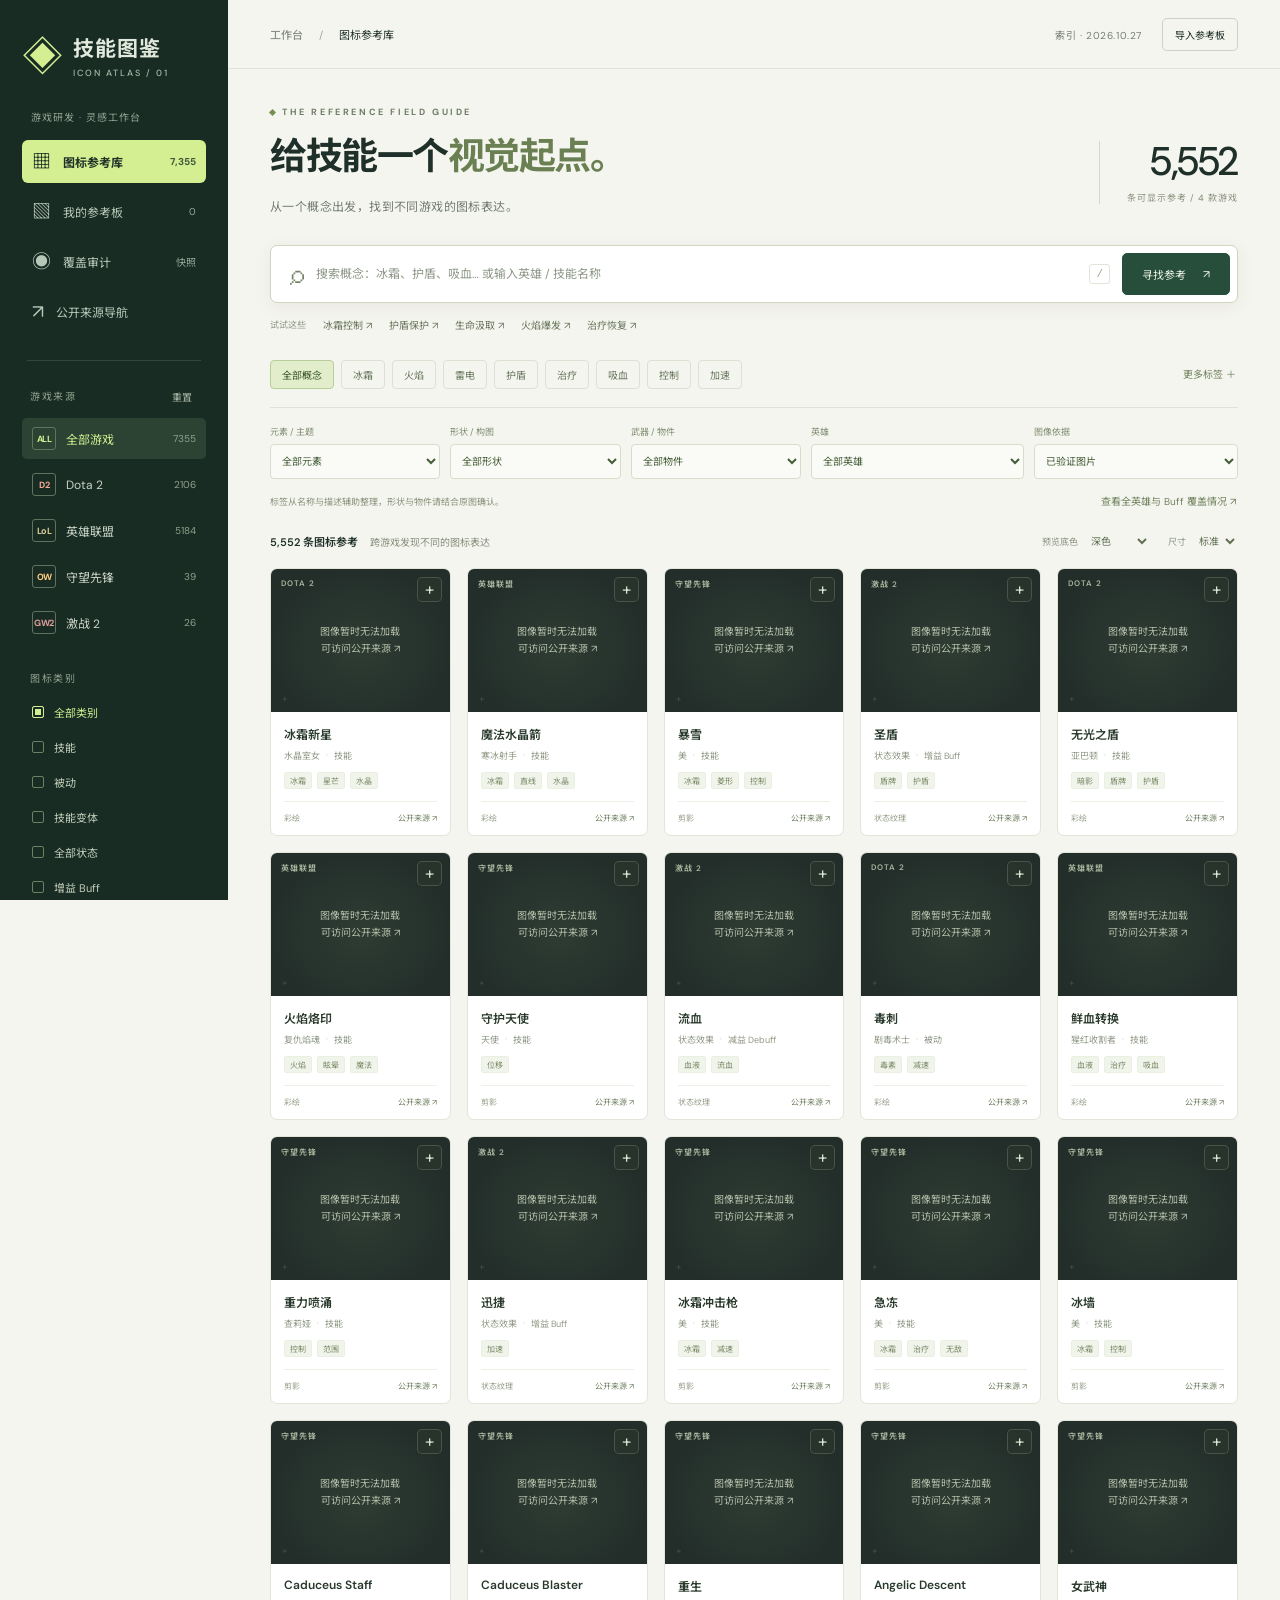
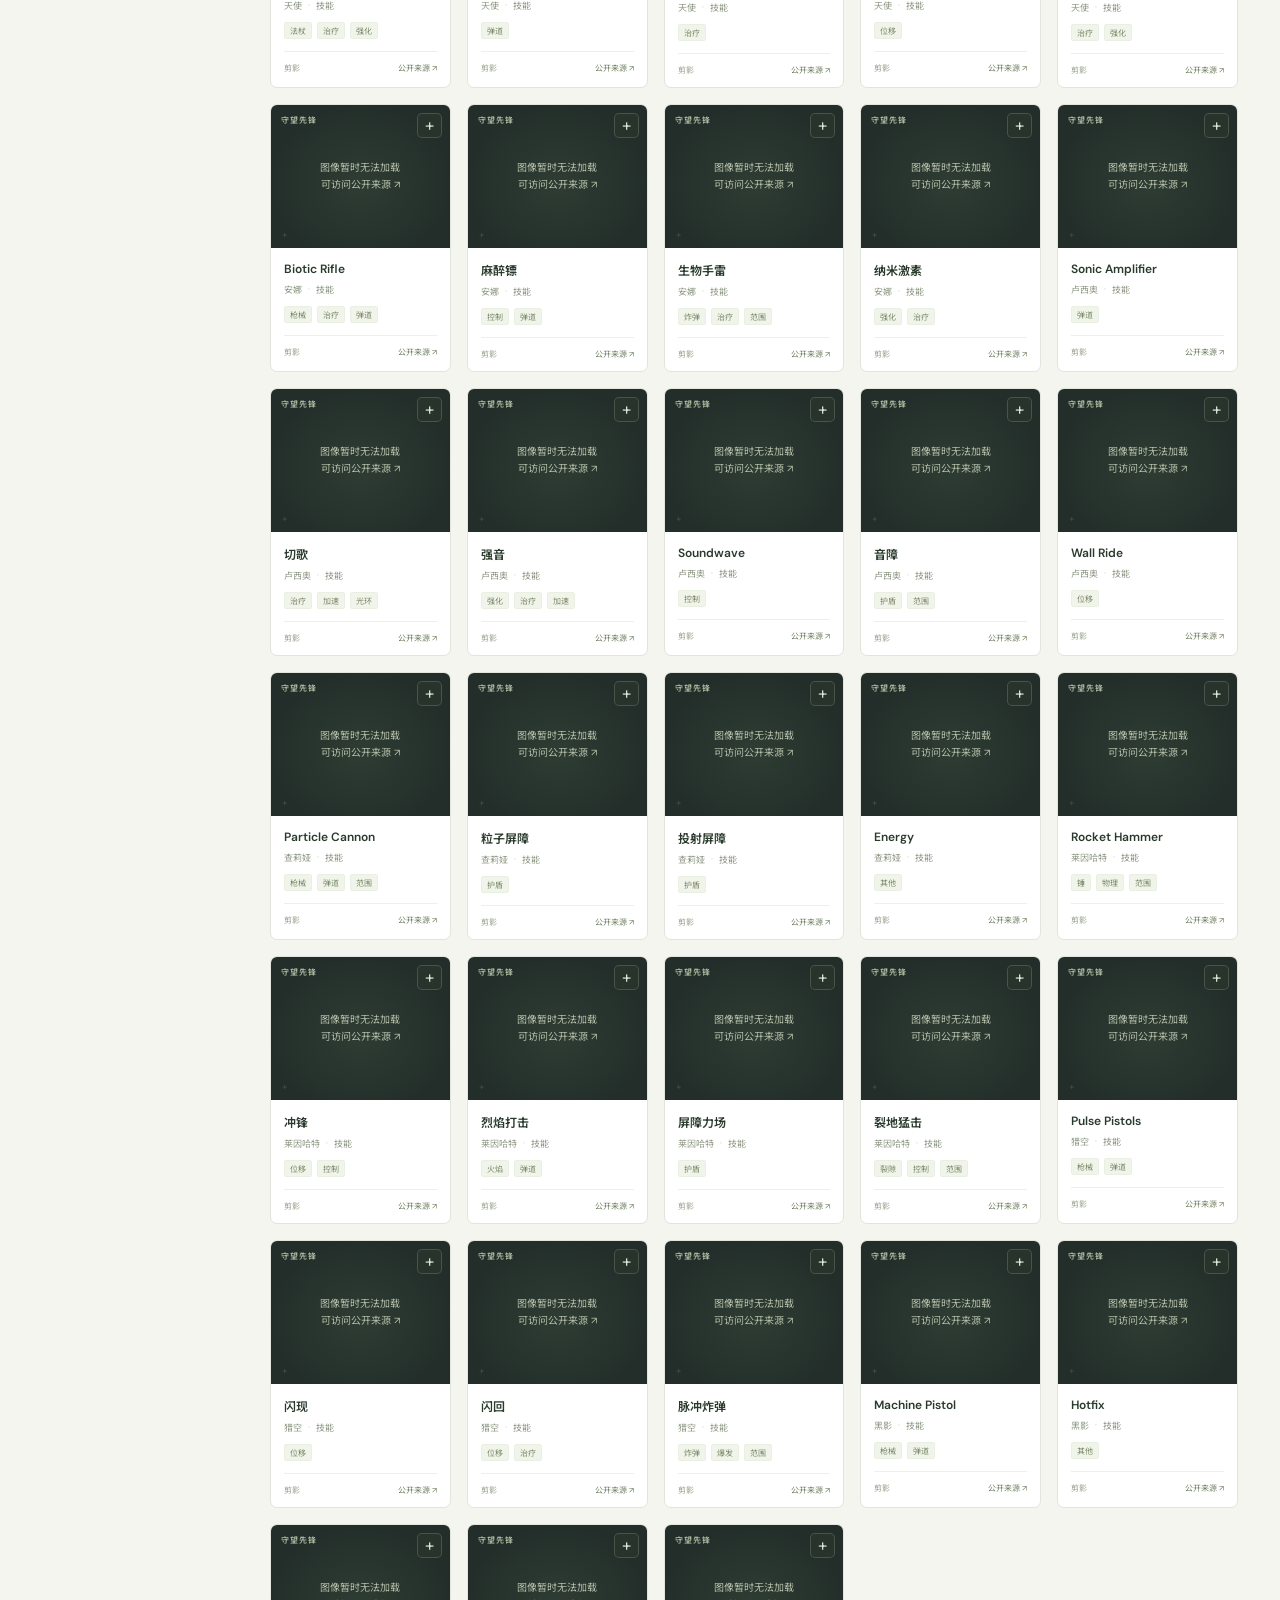
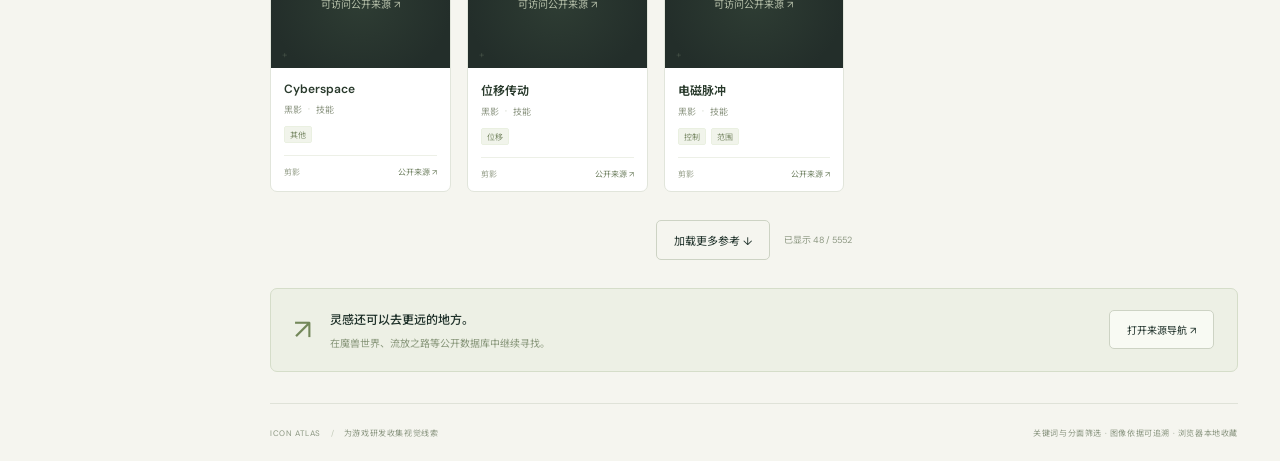
==== index.html @ 9cb7928a "Publish Icon Atlas reference library" ====
<!doctype html>
<html lang="zh-CN">
<head>
  <meta charset="UTF-8"><meta name="viewport" content="width=device-width, initial-scale=1">
  <meta name="theme-color" content="#172822"><meta name="description" content="按技能概念跨游戏寻找图标参考，收藏并导出附带公开来源的美术参考单。">
  <title>技能图鉴 · Icon Atlas</title><link rel="stylesheet" href="style.css">
</head>
<body>
<aside class="sidebar">
  <a class="brand" href="./" aria-label="技能图鉴首页"><span class="brandmark">◈</span><span>技能图鉴<small>ICON ATLAS / 01</small></span></a>
  <div class="workspace-label">游戏研发 · 灵感工作台</div>
  <nav class="mainnav" aria-label="主导航">
    <button class="nav active" data-view="library"><span>▦</span>图标参考库<i id="totalBadge">…</i></button>
    <button class="nav" data-view="board"><span>▧</span>我的参考板<i id="boardBadge">0</i></button>
    <button class="nav" data-view="coverage"><span>◉</span>覆盖审计<i>快照</i></button>
    <button class="nav" data-view="sources"><span>↗</span>公开来源导航</button>
  </nav>
  <div class="side-divider"></div>
  <div class="filter-title">游戏来源 <button id="resetGame">重置</button></div>
  <div id="games" class="game-list"></div>
  <div class="filter-title filter-spaced">图标类别</div>
  <div id="kinds" class="kind-list"></div>
  <div class="sidebar-bottom"><span class="status-dot"></span> 公开来源 · 可追溯参考<small>为下一次灵感，少开几个标签页。</small></div>
</aside>
<div class="app">
  <header class="topbar"><span><b>工作台</b><span class="breadcrumb"> / </span><span id="viewTitle">图标参考库</span></span><div><span class="data-date">索引 · 2026.10.27</span><button class="btn small" id="importBtn">导入参考板</button><input type="file" id="importFile" accept="application/json,.json" hidden></div></header>
  <main>
    <section class="intro"><div class="eyebrow"><span></span> THE REFERENCE FIELD GUIDE</div><div class="intro-row"><div><h1 id="headline">给技能一个<span>视觉起点。</span></h1><p id="subtitle">从一个概念出发，找到不同游戏的图标表达。</p></div><div class="intro-index"><strong id="heroCount">—</strong><span>条可显示参考 / <b>4</b> 款游戏</span></div></div></section>
    <section id="libraryView">
      <form id="searchForm" class="searchbox" role="search"><span class="search-symbol">⌕</span><input id="search" aria-label="搜索图标" autocomplete="off" placeholder="搜索概念：冰霜、护盾、吸血… 或输入英雄 / 技能名称"><button type="button" id="clearSearch" class="iconbtn" aria-label="清除搜索" hidden>×</button><kbd>/</kbd><button class="btn primary" type="submit">寻找参考 <span>↗</span></button></form>
      <div class="suggestions"><span>试试这些</span><button data-query="冰霜">冰霜控制 ↗</button><button data-query="护盾">护盾保护 ↗</button><button data-query="吸血">生命汲取 ↗</button><button data-query="火焰">火焰爆发 ↗</button><button data-query="治疗">治疗恢复 ↗</button></div>
      <div class="filterbar"><div id="tags" class="tags"></div><button id="moreTags" class="textbtn">更多标签 ＋</button></div>
      <div class="facetbar" aria-label="组合筛选">
        <label>元素 / 主题<select id="elementFilter" aria-label="元素主题筛选"></select></label>
        <label>形状 / 构图<select id="shapeFilter" aria-label="形状构图筛选"></select></label>
        <label>武器 / 物件<select id="objectFilter" aria-label="武器物件筛选"></select></label>
        <label>英雄<select id="heroFilter" aria-label="英雄筛选"></select></label>
        <label>图像依据<select id="availabilityFilter" aria-label="图像依据筛选"><option value="available">已验证图片</option><option value="direct">来源声明纹理</option><option value="related">关联参考图片</option><option value="missing">待补图记录</option><option value="all">全部记录 / 含历史</option></select></label>
      </div>
      <div class="facet-help">标签从名称与描述辅助整理，形状与物件请结合原图确认。<button class="textbtn" data-view="coverage">查看全英雄与 Buff 覆盖情况 ↗</button></div>
      <div class="resultbar"><div><b id="resultsCount">正在读取图标索引…</b><span id="filterSummary"></span><button class="textbtn" id="resetFilters" hidden>清除筛选 ×</button></div><div class="display-controls"><label>预览底色 <select id="background" aria-label="预览底色"><option value="dark">深色</option><option value="light">浅色</option><option value="checker">透明网格</option></select></label><label>尺寸 <select id="size" aria-label="图标显示尺寸"><option value="normal">标准</option><option value="compact">紧凑</option></select></label></div></div>
      <div id="grid" class="grid"></div><div id="empty" class="empty" hidden><span>⌕</span><h2>换个概念，再找一找</h2><p>当前索引没有匹配。可以清除筛选，或到公开来源继续检索。</p><button class="btn primary" id="emptyReset">清除筛选</button><button class="btn" id="searchOutside">到公开来源检索 ↗</button></div>
      <div class="loadmore"><button id="loadMore" class="btn" hidden>加载更多参考 ↓</button><span id="loadedCount"></span></div>
      <section class="continue-search"><span class="outward">↗</span><div><h3>灵感还可以去更远的地方。</h3><p>在魔兽世界、流放之路等公开数据库中继续寻找。</p></div><button class="btn" data-view="sources">打开来源导航 ↗</button></section>
    </section>
    <section id="boardView" hidden>
      <div class="board-toolbar"><div><h2>这次想参考哪些表达？</h2><p>收藏保存在当前浏览器。导出 JSON 可备份、迁移；Markdown 可直接交给美术。</p></div><div><button id="exportJson" class="btn">备份 JSON ↓</button><button id="exportMd" class="btn primary">导出参考单 ↓</button></div></div>
      <label class="board-title-label">参考单名称<input id="boardName" maxlength="100" placeholder="例如：冰系法师 · 技能与状态参考"></label>
      <div id="boardGrid" class="grid"></div><div id="boardEmpty" class="empty" hidden><span>▧</span><h2>把有启发的图标放在这里</h2><p>点击图标右上角的 ＋，开始整理你的第一份美术参考单。</p><button class="btn primary" data-view="library">去寻找参考 ↗</button></div>
    </section>
    <section id="coverageView" hidden>
      <div class="audit-heading"><div><h2>哪些已经完整，哪些还有缺口？</h2><p>英雄清单、基础技能槽、可显示图像分别核对；状态记录与独立图像分别统计。</p></div><a class="btn" href="coverage.json" download="icon-atlas-coverage.json">下载审计 JSON ↓</a></div>
      <p id="coverageTopline" class="audit-counts"></p>
      <div id="coverageSummary" class="audit-grid"></div>
      <div class="coverage-caveat"><strong>Buff 完整性：尚未证实覆盖全部游戏状态</strong><p id="coverageLimits"></p></div>
      <div id="coverageDetails"></div>
    </section>
    <section id="sourcesView" hidden><div class="source-search"><label for="externalQuery">带着关键词去原站找</label><input id="externalQuery" placeholder="例如：frost shield / 冰霜护盾"><p>下方“检索”使用 Bing 限定来源域名；“打开原站”直达公开数据库。</p></div><div id="sourceGrid" class="source-grid"></div><div class="source-note"><h3>关于这份图鉴</h3><p id="dataNote"></p><p>中文概念标签由规则辅助整理，用于发现参考，不代表最新游戏机制。Dota 2 / LoL 的技能图标与独立状态图标分开标记。网络搜索结果不计入本地图库。</p><p>图像由原站加载；若未能显示，可打开来源页。公开可访问不等于获得商用授权，图标版权归原权利方；这里用于设计研究与参考。</p></div></section>
    <footer><span>ICON ATLAS <i> / </i> 为游戏研发收集视觉线索</span><span>关键词与分面筛选 · 图像依据可追溯 · 浏览器本地收藏</span></footer>
  </main>
</div>
<dialog id="detail"><button id="closeDetail" class="modalclose" aria-label="关闭详情">×</button><div id="detailContent"></div></dialog>
<div class="toast" id="toast" role="status" aria-live="polite"></div>
<script type="module" src="app.js"></script>
</body></html>
---- style.css ----
@import url('https://fonts.googleapis.com/css2?family=DM+Sans:wght@400;500;600;700&family=Noto+Sans+SC:wght@400;500;600;700;800&display=swap');
:root{--paper:#f5f5ef;--ink:#1e3029;--muted:#737d74;--line:#dfe2d8;--green:#264e3a;--lime:#d3ef91;--sidebar:#192c24;font-family:'DM Sans','Noto Sans SC',sans-serif;color:var(--ink);background:var(--paper);font-synthesis:none}
*{box-sizing:border-box}body{margin:0}button,input,select,textarea{font:inherit}button,a,input,select,textarea{-webkit-tap-highlight-color:transparent}button,a{touch-action:manipulation}button{cursor:pointer}button:disabled{opacity:.4;cursor:default}a{color:inherit}button:focus-visible,a:focus-visible{outline:3px solid #8da95d;outline-offset:4px}input:focus-visible,textarea:focus-visible,select:focus-visible{outline:2px solid #8da95d;outline-offset:2px}[hidden]{display:none!important}
.sidebar{width:228px;background:var(--sidebar);color:#e1e9dd;position:fixed;inset:0 auto 0 0;padding:32px 22px;display:flex;flex-direction:column;z-index:10;overflow-y:auto}.brand{display:flex;align-items:center;gap:11px;text-decoration:none;font-size:21px;letter-spacing:1px;font-weight:700}.brandmark{width:40px;height:40px;display:grid;place-items:center;color:var(--lime);font-size:41px;line-height:1}.brand small{font-size:9px;display:block;color:#aab7a8;letter-spacing:2px;margin-top:4px;font-weight:500}.workspace-label{font-size:10px;letter-spacing:1px;color:#93a391;margin:30px 9px 16px}.mainnav{display:grid;gap:7px}.nav{border:0;background:none;color:#b8c8b8;width:100%;padding:12px 10px;text-align:left;display:flex;gap:12px;align-items:center;font-size:12px;border-radius:6px}.nav>span{font-size:19px;line-height:1}.nav.active{background:#d3ef91;color:#213329;font-weight:700}.nav i{font-size:10px;font-style:normal;margin-left:auto;opacity:.8}.nav:hover:not(.active){background:#263c30;color:white}.side-divider{height:1px;min-height:1px;background:#34463b;margin:27px 5px}.filter-title{display:flex;justify-content:space-between;padding:0 8px;color:#92a18e;font-size:10px;letter-spacing:1.5px}.filter-title button{color:#a7b5a1;border:0;background:none;font-size:10px}.game-list{display:grid;gap:5px;margin-top:13px}.game{border:0;background:none;color:#c9d3c5;display:flex;align-items:center;text-align:left;gap:10px;padding:9px 10px;font-size:12px;border-radius:5px}.game:hover,.game.active{background:#2c4334}.game.active{color:var(--lime)}.game .gamecount{margin-left:auto;color:#92a28b;font-size:10px}.game em{font-size:9px;font-weight:700;width:24px;height:23px;border:1px solid #61725d;display:grid;place-items:center;font-style:normal;border-radius:3px;letter-spacing:-.5px}.game[data-game=dota] em{color:#f3aa92}.game[data-game=lol] em{color:#dbcd95}.game[data-game=ow] em{color:#ffcd82}.game[data-game=gw2] em{color:#df9e9c}.filter-spaced{margin:27px 0 13px}.kind-list{display:grid;gap:7px}.kind{color:#c1ceba;font-size:11px;background:none;border:0;text-align:left;padding:7px 10px;display:flex;align-items:center;gap:10px}.kind::before{content:'';width:10px;height:10px;border:1px solid #6d8064;border-radius:2px}.kind.active::before{background:var(--lime);border-color:var(--lime);box-shadow:inset 0 0 0 2px var(--sidebar)}.kind.active{color:var(--lime)}.sidebar-bottom{font-size:10px;color:#b7c5ad;margin:40px 6px 0;padding-top:25px;margin-top:auto;line-height:2;white-space:nowrap}.sidebar-bottom small{display:block;color:#7e9179;font-size:9px}.status-dot{display:inline-block;height:5px;width:5px;background:#b9de80;border-radius:50%;margin-right:5px}
.app{margin-left:228px}.topbar{height:69px;border-bottom:1px solid var(--line);display:flex;align-items:center;justify-content:space-between;padding:0 42px;font-size:11px}.topbar b{font-weight:500;color:#899083}.breadcrumb{margin:0 13px;color:#a3aa9b}.topbar>div{display:flex;gap:20px;align-items:center}.data-date{font-size:10px;color:var(--muted);letter-spacing:.6px}.btn{border:1px solid #cdd3c4;background:transparent;color:var(--ink);border-radius:5px;padding:11px 17px;font-size:11px;display:inline-flex;gap:17px;align-items:center;justify-content:center;text-decoration:none;transition:.18s}.btn:hover{background:#e6eadc;border-color:#a9b79c}.btn.primary{background:var(--green);border-color:var(--green);color:#f1f6e8}.btn.primary:hover{background:#35634b}.btn.small{padding:8px 12px;font-size:10px}main{padding:37px 42px 0;max-width:1800px;margin:auto}.eyebrow{font-size:9px;font-weight:700;letter-spacing:2.6px;display:flex;align-items:center;gap:7px;color:#6f7d66}.eyebrow span{width:5px;height:5px;background:#758f52;transform:rotate(45deg)}.intro-row{display:flex;justify-content:space-between;align-items:center;margin-top:12px}h1{font-size:37px;letter-spacing:-1.5px;line-height:1.45;font-weight:700;margin:0}h1 span{color:#6a8053}.intro p{font-size:12px;color:var(--muted);margin:13px 0 0;letter-spacing:.4px}.intro-index{text-align:right;border-left:1px solid #d2d9c7;padding:0 0 0 27px;margin-left:20px}.intro-index strong{font-size:40px;font-weight:500;line-height:1;letter-spacing:-1px}.intro-index>span{display:block;font-size:9px;color:#89917e;margin-top:10px;letter-spacing:1px}.intro-index b{font-weight:500}.intro{margin-bottom:30px}
.searchbox{display:flex;align-items:center;background:#fff;border:1px solid #cdd6c0;border-radius:7px;padding:7px;gap:12px;box-shadow:0 4px 18px #263f2311}.search-symbol{font-size:28px;margin-left:12px;color:#748667}.searchbox input{min-width:0;flex:1;background:none;border:0;padding:10px 0;font-size:12px;color:var(--ink);outline:none}.searchbox input::placeholder{color:#8e9888}.searchbox kbd{font-size:11px;color:#9ba48f;border:1px solid #e0e5d9;border-radius:3px;padding:3px 6px}.searchbox .btn{padding:12px 19px;white-space:nowrap}.iconbtn{border:0;background:none;font-size:20px;color:#7d8976}.suggestions{display:flex;gap:17px;align-items:center;margin:14px 0 28px;flex-wrap:wrap}.suggestions>span{font-size:9px;color:#949c8b}.suggestions button{padding:0;background:none;border:0;font-size:10px;color:#69765d}.suggestions button:hover{color:var(--green);text-decoration:underline}.filterbar{display:flex;align-items:flex-start;justify-content:space-between;gap:10px;border-bottom:1px solid var(--line);padding-bottom:18px}.tags{display:flex;gap:7px;flex-wrap:wrap}.tag{font-size:10px;background:transparent;border:1px solid #dce1d3;border-radius:4px;padding:6px 11px;color:#68785f}.tag.active{background:#e2edcc;color:#3a572a;border-color:#b9ce98}.tag:hover{border-color:#9eb581}.textbtn{background:none;border:0;font-size:10px;color:#70825e;padding:6px 2px;white-space:nowrap}.textbtn:hover{color:#294f33}.resultbar{display:flex;justify-content:space-between;align-items:center;padding:20px 0 16px;gap:12px;font-size:11px}.resultbar b{font-weight:600}.resultbar #filterSummary{color:#87917f;margin-left:12px;font-size:10px}.resultbar .textbtn{margin-left:10px}.display-controls{display:flex;gap:18px}.display-controls label{font-size:9px;color:#8a9482;display:flex;gap:6px;align-items:center}select{font-size:10px;background:transparent;color:#5f7054;border:0;cursor:pointer;padding:3px;max-width:100px}
.grid{display:grid;grid-template-columns:repeat(auto-fill,minmax(162px,1fr));gap:16px}.card{background:#fff;border:1px solid #e1e5db;border-radius:7px;overflow:hidden;position:relative;transition:transform .18s,border .18s,box-shadow .18s;min-width:0}.card:hover{transform:translateY(-3px);border-color:#a5b890;box-shadow:0 6px 18px #28422313}.card.saved{border-color:#9fb87b}.card-visual{height:143px;display:flex;align-items:center;justify-content:center;background:#232e2a;position:relative;isolation:isolate;cursor:pointer;border:0;width:100%;padding:22px;color:#dde8d5}.card-visual::before{content:'';position:absolute;inset:0;z-index:-1;background:radial-gradient(ellipse at 50% 55%,#49604a4a 0%,transparent 72%)}.card-visual::after{content:'+';position:absolute;left:11px;bottom:7px;font-size:10px;color:#92a18a44}.card-visual img{width:82px;height:82px;object-fit:contain;filter:drop-shadow(0 4px 8px #0005);transition:transform .2s}.card:hover .card-visual img{transform:scale(1.07)}.card-visual img.painted{border-radius:5px;outline:1px solid #ffffff25}.gameflag{position:absolute;left:10px;top:9px;font-size:8px;font-weight:600;letter-spacing:1px;color:#a8b59d}.save-btn{position:absolute;right:8px;top:8px;z-index:2;width:25px;height:25px;border-radius:5px;border:1px solid #79867266;background:#2b382d99;color:#dde7d6;display:grid;place-items:center;font-size:17px;line-height:1}.save-btn:hover,.save-btn.saved{background:var(--lime);border-color:var(--lime);color:#33442c}.card-info{padding:13px 13px 12px}.card-name{display:block;width:100%;border:0;background:none;padding:0;text-align:left;font-size:12px;font-weight:600;color:#293a2c;white-space:nowrap;overflow:hidden;text-overflow:ellipsis}.card-name:hover{text-decoration:underline}.card-sub{font-size:9px;color:#909986;display:flex;gap:6px;align-items:center;margin:6px 0 10px}.card-sub span{overflow:hidden;text-overflow:ellipsis;white-space:nowrap}.card-sub i{font-style:normal;color:#b6bfaa}.card-labels{display:flex;gap:5px;min-height:17px;overflow:hidden}.card-labels span{font-size:8px;white-space:nowrap;background:#f1f4eb;border:1px solid #eaf0e1;padding:2px 5px;border-radius:2px;color:#7c8c69}.card-foot{display:flex;justify-content:space-between;align-items:center;margin-top:12px;padding-top:10px;border-top:1px solid #edf0e7;font-size:8px;color:#97a08b}.card-foot a{color:#718263;text-decoration:none;display:flex;align-items:center;gap:5px}.card-foot a:hover{text-decoration:underline}.bg-light .card-visual,.bg-light .detail-image{background:#e4e9df}.bg-light .card-visual .gameflag{color:#6f7e62}.bg-checker .card-visual,.bg-checker .detail-image{background-color:#687060;background-image:linear-gradient(45deg,#ffffff20 25%,transparent 25%),linear-gradient(-45deg,#ffffff20 25%,transparent 25%),linear-gradient(45deg,transparent 75%,#ffffff20 75%),linear-gradient(-45deg,transparent 75%,#ffffff20 75%);background-size:16px 16px;background-position:0 0,0 8px,8px -8px,-8px 0}.compact .grid{grid-template-columns:repeat(auto-fill,minmax(132px,1fr))}.compact .card-visual{height:105px}.compact .card-visual img{width:56px;height:56px}.broken-label{font-size:10px;color:#b5bfa9;text-align:center;line-height:1.7}.loadmore{display:flex;align-items:center;justify-content:center;gap:14px;margin:28px 0}.loadmore span{font-size:9px;color:#8b9680}.continue-search{border:1px solid #d5ddc9;background:#edf0e5;border-radius:7px;padding:21px 23px;display:flex;align-items:center;gap:19px}.outward{font-size:28px;color:#73885a}.continue-search h3{font-size:12px;margin:0 0 7px;font-weight:500}.continue-search p{font-size:10px;color:#89977b;margin:0}.continue-search .btn{margin-left:auto;white-space:nowrap;background:#f8faf3;font-size:10px}footer{display:flex;justify-content:space-between;border-top:1px solid var(--line);margin-top:31px;padding:23px 0;font-size:8px;color:#8c9782;letter-spacing:.6px}footer i{font-style:normal;color:#c0c8b7;margin:0 7px}
.empty{text-align:center;padding:60px 15px}.empty>span{font-size:40px;color:#9aac87}.empty h2{font-size:18px;font-weight:500}.empty p{font-size:12px;color:#7b8970;line-height:1.8}.empty .btn{margin:14px 4px}.board-toolbar{display:flex;align-items:center;justify-content:space-between;gap:20px;margin-bottom:24px}.board-toolbar h2{font-size:16px;font-weight:600}.board-toolbar p{font-size:11px;color:#87917b;line-height:1.9;max-width:490px}.board-toolbar>div:last-child{display:flex;gap:8px;white-space:nowrap}.board-title-label{display:flex;align-items:center;gap:20px;font-size:11px;margin-bottom:25px}.board-title-label input{flex:1;max-width:500px;padding:11px 14px;border:1px solid #d6decb;background:white;border-radius:4px;color:var(--ink)}.source-search{background:white;border:1px solid var(--line);padding:24px;border-radius:7px;margin-bottom:22px}.source-search label{font-size:13px;display:block;font-weight:600;margin-bottom:12px}.source-search input{width:100%;border:1px solid #c8d5b8;border-radius:4px;padding:12px;font-size:12px;color:var(--ink);background:#fafcf7}.source-search p{font-size:10px;color:#859376;margin-bottom:0}.source-grid{display:grid;grid-template-columns:repeat(2,minmax(0,1fr));gap:16px}.source-card{background:white;border:1px solid var(--line);border-radius:7px;padding:22px}.source-card .source-card-top{display:flex;align-items:center;gap:12px}.source-logo{width:36px;height:36px;background:#edf2e4;display:grid;place-items:center;font-size:11px;font-weight:bold;color:#718157;border:1px solid #d3dfc2;border-radius:6px}.source-card h3{font-size:14px;margin:0 0 5px}.source-card small{font-size:9px;color:#82946d}.source-card p{font-size:11px;color:#7f8c74;line-height:1.9;min-height:42px;margin:18px 0}.source-card-actions{display:flex;gap:9px}.source-note{font-size:11px;color:#849178;line-height:2;margin-top:24px;background:#eaeee2;border-radius:7px;padding:16px 22px}.source-note h3{font-size:12px;color:#576b43;margin:0}.source-note a{color:#4e6c3a}.source-note p{margin:8px 0}
dialog{padding:0;border:1px solid #d6e0cb;border-radius:12px;max-width:760px;width:calc(100% - 36px);box-shadow:0 30px 100px #0005;background:var(--paper);color:var(--ink)}dialog::backdrop{background:#0a1b13aa;backdrop-filter:blur(5px)}.modalclose{position:absolute;right:13px;top:11px;width:29px;height:29px;z-index:3;border:1px solid #b2bea3;border-radius:50%;background:#f4f6ed;color:#536744;font-size:20px}.detail-layout{display:grid;grid-template-columns:280px 1fr}.detail-left{padding:38px 26px;background:#e8eddf}.detail-image{height:228px;display:grid;place-items:center;background:#232e2a;border-radius:8px}.detail-image img{width:158px;height:158px;object-fit:contain;filter:drop-shadow(0 6px 9px #0005)}.detail-left p{font-size:9px;text-align:center;color:#8a9878;line-height:1.9}.scale-strip{display:flex;justify-content:center;align-items:center;gap:20px;margin-top:22px}.scale-strip div{display:grid;justify-items:center;gap:8px}.scale-strip img{object-fit:contain;background:#29372d;border-radius:3px}.scale-strip span{font-size:8px;color:#7e8e6e}.detail-right{padding:43px 29px 25px}.detail-game{font-size:10px;letter-spacing:1px;color:#7b9165}.detail-right h2{font-size:23px;margin:12px 0 5px;word-break:break-word}.detail-en{font-size:11px;color:#8d9a7d;margin:0 0 20px;overflow-wrap:anywhere}.detail-meta{font-size:11px;color:#788b63;line-height:1.9}.detail-right .tags{margin:18px 0}.detail-note{font-size:10px;color:#8b967f;line-height:1.9}.detail-right textarea{width:100%;border:1px solid #d1dcc4;border-radius:5px;padding:10px;font-size:11px;background:white;color:var(--ink);resize:vertical;min-height:69px;margin:8px 0 13px}.detail-right label{font-size:10px;color:#768b60}.detail-actions{display:flex;gap:7px;flex-wrap:wrap;margin-top:14px}.detail-actions .btn{font-size:10px;padding:10px 13px}.detail-links{display:flex;gap:16px;margin-top:14px;font-size:10px;color:#7c9065}.toast{position:fixed;bottom:27px;left:50%;transform:translate(-50%,20px);background:#213e2d;color:#edf3e3;font-size:12px;padding:13px 22px;border-radius:7px;opacity:0;transition:.2s;pointer-events:none;z-index:100;box-shadow:0 4px 20px #0002}.toast.visible{opacity:1;transform:translate(-50%,0)}
@media(min-width:1550px){main{padding-left:55px;padding-right:55px}.grid{grid-template-columns:repeat(auto-fill,minmax(188px,1fr))}.card-visual{height:168px}.card-visual img{width:96px;height:96px}}
@media(max-width:1100px){.sidebar{width:200px;padding:26px 15px}.app{margin-left:200px}main{padding:30px 26px 0}.topbar{padding:0 26px}.grid{grid-template-columns:repeat(auto-fill,minmax(150px,1fr));gap:12px}h1{font-size:31px}.display-controls{gap:8px}.resultbar #filterSummary{display:none}.board-toolbar{align-items:flex-start;flex-direction:column}.intro-index strong{font-size:32px}}
@media(max-width:760px){.sidebar{position:static;width:auto;padding:17px 18px;display:block}.brand{font-size:18px}.brandmark{font-size:30px;width:30px;height:30px}.brand small{font-size:8px}.workspace-label,.side-divider,.filter-title,.kind-list,.sidebar-bottom{display:none}.mainnav{display:flex;margin-top:20px;gap:7px}.nav{padding:9px 10px;font-size:11px;width:auto;flex:1;white-space:nowrap;justify-content:center}.nav span{display:none}.nav i{margin-left:0}.game-list{display:flex;overflow:auto;margin:16px -2px 0;gap:5px;padding-bottom:4px}.game{font-size:10px;white-space:nowrap;padding:7px}.game .gamecount{display:none}.game em{width:20px;height:20px;font-size:8px}.app{margin-left:0}.topbar{height:53px;padding:0 18px;font-size:10px}.topbar .data-date{display:none}.topbar>div{gap:8px}.btn.small{font-size:9px;padding:7px}main{padding:27px 18px 0}.eyebrow{font-size:8px;letter-spacing:1.5px}h1{font-size:28px;letter-spacing:-1px}.intro-index{padding-left:15px}.intro-index strong{font-size:27px}.intro-index>span{font-size:8px;letter-spacing:0}.intro p{font-size:10px;line-height:1.8;max-width:240px}.intro{margin-bottom:22px}.searchbox{gap:7px}.search-symbol{margin-left:5px;font-size:24px}.searchbox input{font-size:11px}.searchbox kbd{display:none}.searchbox .btn{padding:11px 10px;font-size:10px;gap:5px}.suggestions{gap:11px;margin-bottom:21px}.suggestions>span{display:none}.suggestions button{font-size:9px}.filterbar{gap:8px}.tag{padding:5px 8px;font-size:9px}.textbtn{font-size:9px}.resultbar{font-size:10px;gap:8px;align-items:flex-start}.display-controls label{font-size:8px;gap:2px}.display-controls select{font-size:9px;max-width:70px}.grid{grid-template-columns:repeat(2,minmax(0,1fr));gap:12px}.card-visual{height:135px}.card-visual img{width:77px;height:77px}.card-info{padding:12px 10px}.card-name{font-size:11px}.card-sub{font-size:8px}.continue-search{padding:18px 15px;gap:10px;flex-wrap:wrap}.continue-search .btn{margin-left:38px}.continue-search h3{font-size:11px}.continue-search p{font-size:9px;line-height:1.8}.continue-search>div{flex:1;min-width:220px}footer{display:grid;gap:10px;font-size:7px}.source-grid{grid-template-columns:1fr}.source-search{padding:18px}.detail-layout{grid-template-columns:1fr}.detail-left{padding:20px}.detail-image{height:170px}.detail-image img{height:120px;width:120px}.detail-left p{display:none}.scale-strip{margin-top:15px}.detail-right{padding:23px}.detail-right h2{font-size:22px}.detail-note{font-size:10px}.source-note{padding:15px}.board-title-label{display:block}.board-title-label input{width:100%;margin-top:10px}.compact .grid{grid-template-columns:repeat(3,minmax(0,1fr))}.compact .card-info{padding:9px 7px}.compact .card-name{font-size:10px}.compact .card-visual{height:96px}.compact .gameflag{font-size:7px}.compact .card-foot{font-size:7px}.compact .card-sub{font-size:7px}.compact .card-labels span{font-size:7px}.compact .save-btn{width:22px;height:22px}.toast{max-width:calc(100% - 36px);text-align:center;width:max-content}}
@media(prefers-reduced-motion:reduce){*{transition:none!important;scroll-behavior:auto!important}}
/* v2 — 全英雄审计与视觉分面 */
.facetbar{display:grid;grid-template-columns:repeat(3,minmax(110px,1fr)) minmax(130px,1.25fr) minmax(145px,1.2fr);gap:10px;padding-top:17px}.facetbar label{font-size:9px;color:#819074;display:grid;gap:6px}.facetbar select{max-width:none;width:100%;border:1px solid #d6deca;padding:9px 7px;border-radius:4px;background:#fafbf7;color:#455d37;font-size:10px;min-width:0}.facet-help{display:flex;align-items:center;justify-content:space-between;gap:15px;font-size:9px;color:#8a957f;line-height:1.8;margin-top:8px}.resultbar{padding-top:14px}.kind{padding-top:6px;padding-bottom:6px}.card-foot .role-related{color:#a17c46}.card-foot .role-missing{color:#a38170}.card-visual.no-image{background:#e8ebe2;color:#879779}.missing-symbol{font-size:36px;font-weight:400;color:#9ba68e}.no-image .broken-label{position:absolute;bottom:20px;color:#879478;font-size:8px}.card-visual.no-image .gameflag{color:#829078}.no-image .missing-symbol{margin-bottom:12px}.definition-id{font-size:8px;overflow-wrap:anywhere;color:#93a087;line-height:1.6}.facet-detail-group{display:grid;grid-template-columns:63px 1fr;align-items:start;gap:8px;margin:9px 0}.facet-detail-group>span{font-size:9px;color:#8a977c;padding-top:6px}.facet-detail-group .tags{margin:0}.tag-basis{font-size:9px;color:#8e9b7c;line-height:1.8}.detail-status-role{font-size:10px;background:#e6eddb;border:1px solid #d0ddbe;padding:8px 10px;border-radius:4px;line-height:1.7;margin:12px 0;color:#5e7549}.detail-status-role.related{background:#f2ecdf;border-color:#e2d5bc;color:#8b754d}.detail-status-role.missing{background:#ece9e2;border-color:#ddd6c7;color:#8d8068}.detail-right{max-height:85vh;overflow-y:auto}.detail-description{font-size:10px;line-height:1.9;color:#849276}.detail-description summary{cursor:pointer;color:#70845d}.audit-heading{display:flex;justify-content:space-between;align-items:center;gap:20px;margin-bottom:23px}.audit-heading h2{font-size:18px;margin:0 0 10px}.audit-heading p{font-size:11px;line-height:1.8;color:#7f8e71;margin:0}.audit-heading .btn{white-space:nowrap}.audit-grid{display:grid;grid-template-columns:repeat(2,minmax(0,1fr));gap:19px}.audit-card{background:white;border:1px solid #dce4d3;border-radius:8px;padding:24px}.audit-card h3{display:flex;align-items:center;justify-content:space-between;margin:0 0 22px;font-size:16px}.audit-card h3>span{font-size:9px;background:#e7efda;padding:5px 8px;border-radius:4px;color:#65804e;font-weight:500}.audit-stat{display:flex;align-items:baseline;gap:8px}.audit-stat strong{font-size:35px;letter-spacing:-1.5px;font-weight:600}.audit-stat>span{font-size:11px;color:#849573}.audit-progress{height:5px;border-radius:5px;background:#e7eddd;margin:12px 0 17px;overflow:hidden}.audit-progress i{display:block;height:100%;background:#80a753}.audit-card dl{font-size:11px;margin:0}.audit-card dl>div{display:flex;justify-content:space-between;gap:12px;padding:9px 0;border-bottom:1px solid #edf0e6}.audit-card dt{color:#829373}.audit-card dd{margin:0;font-variant-numeric:tabular-nums}.audit-before{color:#8f9b82;font-size:10px;margin-top:16px;padding-top:2px}.audit-card .btn{margin-top:18px;width:100%}.coverage-caveat{margin:22px 0;background:#efecdf;border:1px solid #e1dbc7;border-radius:7px;padding:20px 23px;font-size:12px;color:#7e704e}.coverage-caveat p{font-size:10px;line-height:1.9;margin-bottom:0;color:#948468}.roster-details{margin:15px 0;background:#fff;border:1px solid #dce3d2;border-radius:7px;overflow:hidden}.roster-details summary{font-size:12px;padding:18px 22px;cursor:pointer;color:#4d673d}.table-scroll{max-height:420px;overflow:auto}.audit-table{border-collapse:collapse;width:100%;font-size:10px}.audit-table th{text-align:left;padding:12px 20px;background:#eff3e8;color:#7b8e67;font-weight:500;position:sticky;top:0}.audit-table td{padding:10px 20px;border-top:1px solid #edf1e7;color:#697f55}.audit-table td small{display:block;font-size:8px;color:#98a68b;margin-top:4px}.audit-table a{color:#57763d;text-decoration:none}.audit-table a:hover{text-decoration:underline}.audit-note{padding:12px 22px;font-size:10px;color:#899b75;border-top:1px solid #e9eee0;line-height:1.8}.audit-scope{font-size:10px;color:#8b9a7c;line-height:1.9;margin-top:15px}.audit-counts{font-size:10px;color:#6a8155;line-height:1.8}.audit-table .missing-count{color:#a3865c}.audit-show-missing{margin:0 22px 17px}.audit-subtitle{font-size:13px;color:#4d683e;margin:26px 0 12px}
@media(max-width:1100px){.facetbar{grid-template-columns:repeat(3,minmax(0,1fr))}.facetbar label:nth-child(4),.facetbar label:nth-child(5){grid-column:auto}.facet-help{align-items:flex-start}.sidebar-bottom{font-size:9px}.audit-card{padding:20px}}
@media(max-width:760px){.mainnav{gap:4px;flex-wrap:wrap}.nav{padding:9px 7px;font-size:10px;flex:1 0 40%}.nav i{font-size:8px}.facetbar{gap:9px;grid-template-columns:repeat(2,minmax(0,1fr))}.facetbar label{font-size:8px}.facetbar select{font-size:10px;padding:8px 5px}.facetbar label:last-child{grid-column:1/-1}.facet-help{display:block;font-size:8px}.facet-help .textbtn{display:block;margin-top:3px}.audit-heading{display:block}.audit-heading .btn{margin-top:14px}.audit-grid{grid-template-columns:1fr}.audit-stat strong{font-size:31px}.audit-table th,.audit-table td{padding:10px 12px}.audit-table{font-size:9px}.coverage-caveat{padding:17px}.detail-right{max-height:none}.detail-left .detail-image .broken-label{padding:15px}.audit-card h3{font-size:15px}.audit-heading h2{font-size:17px}}
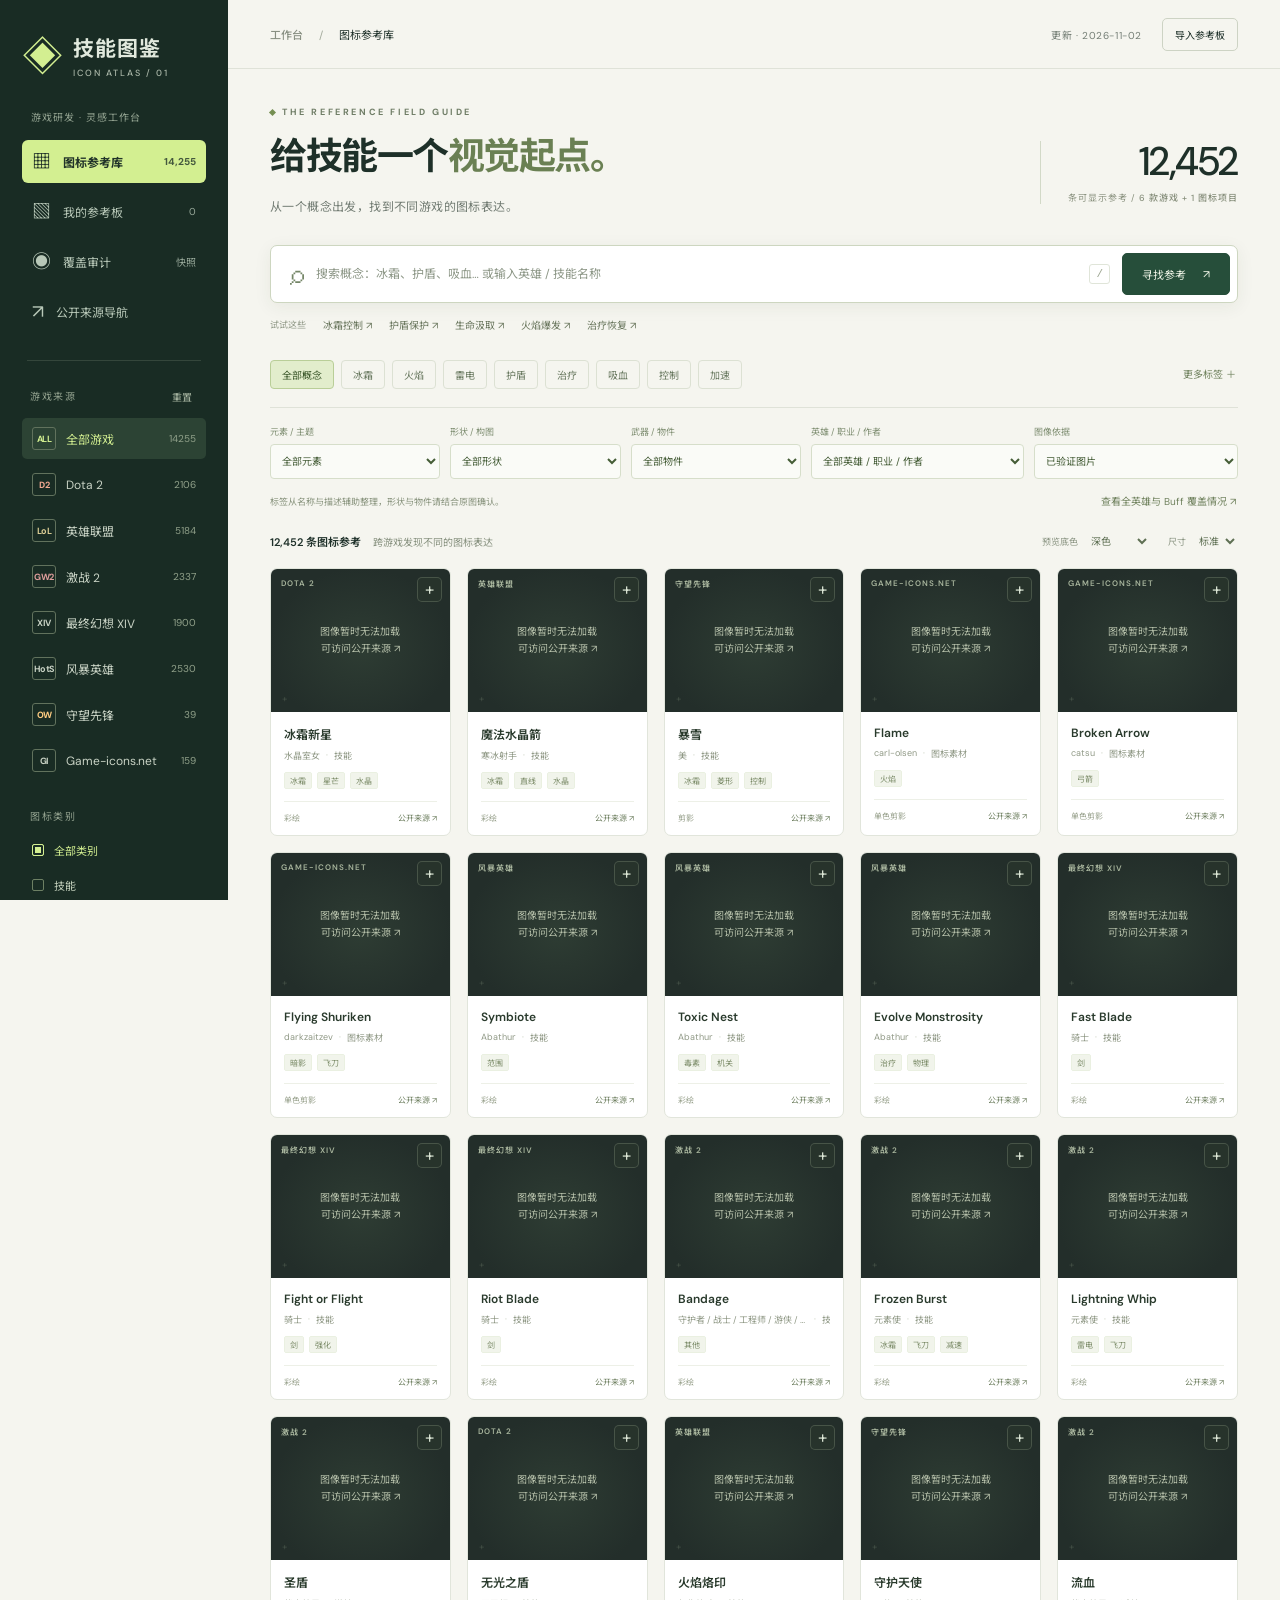
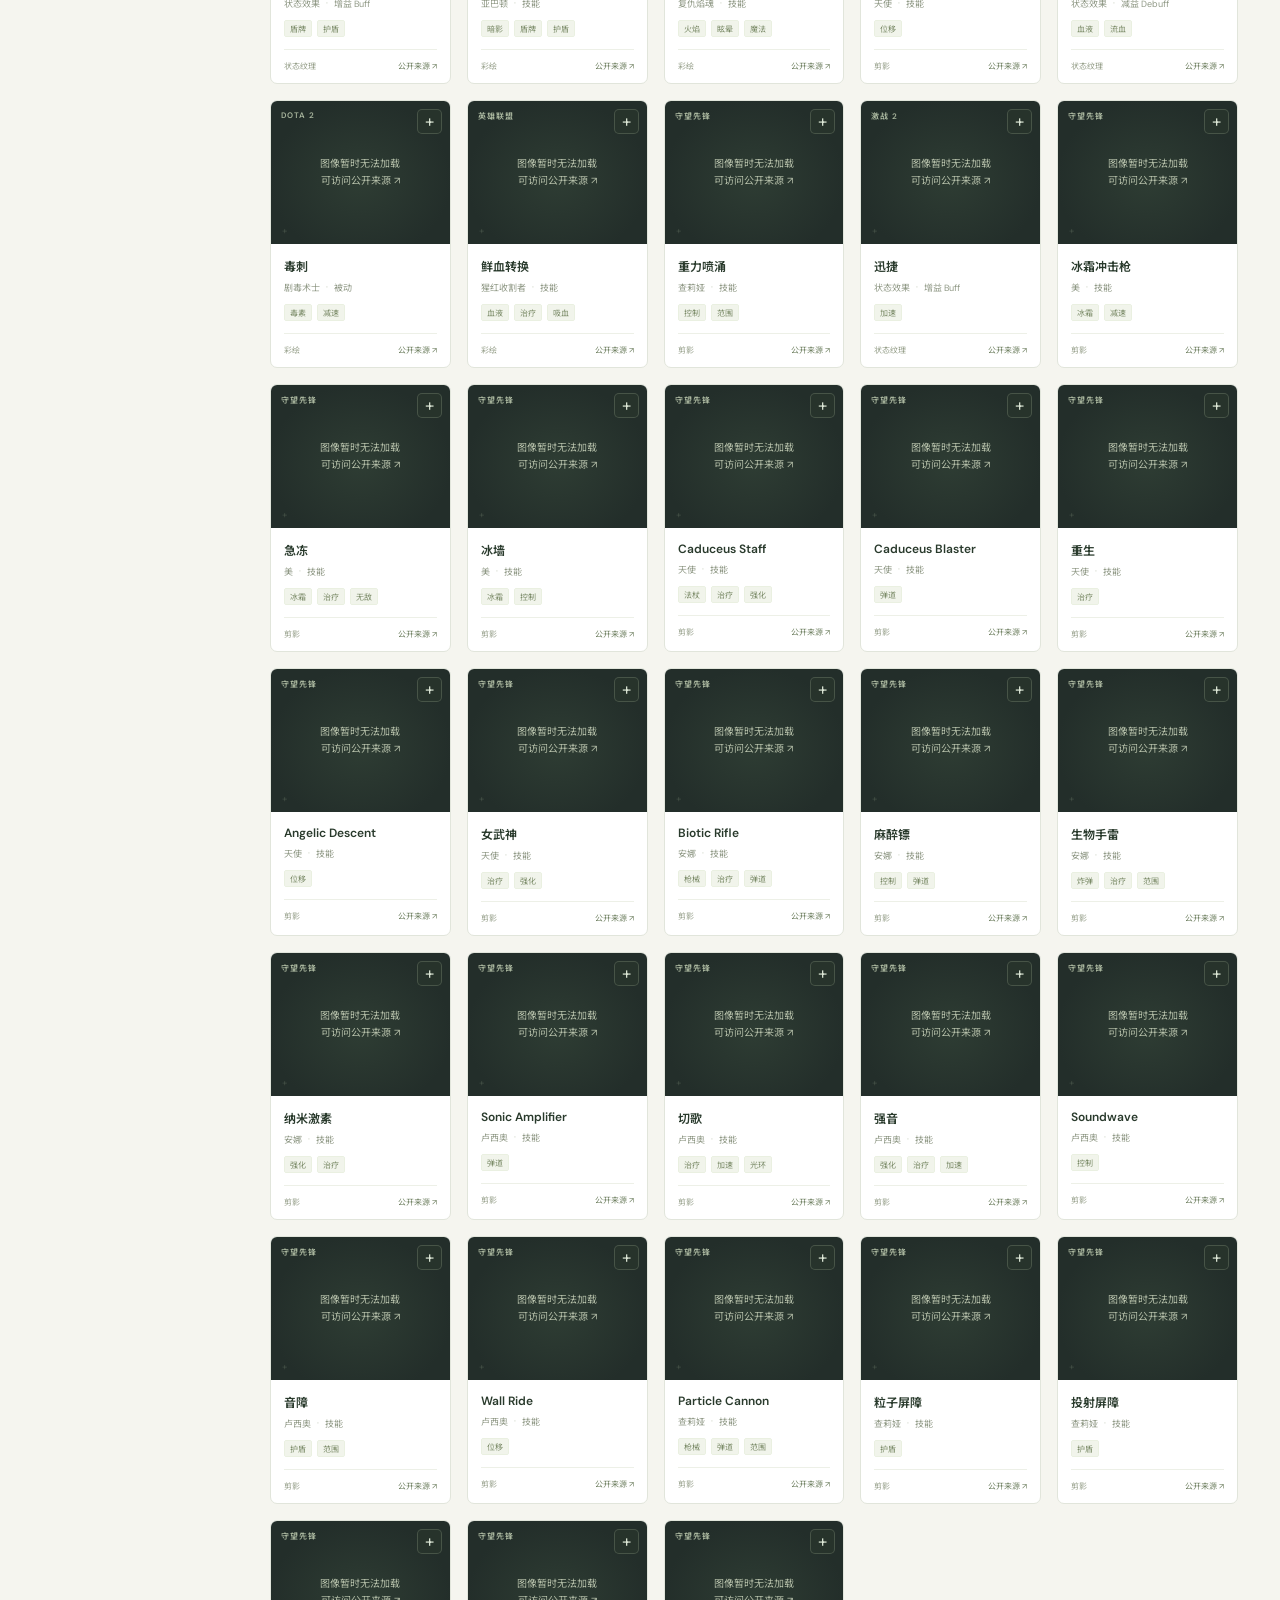
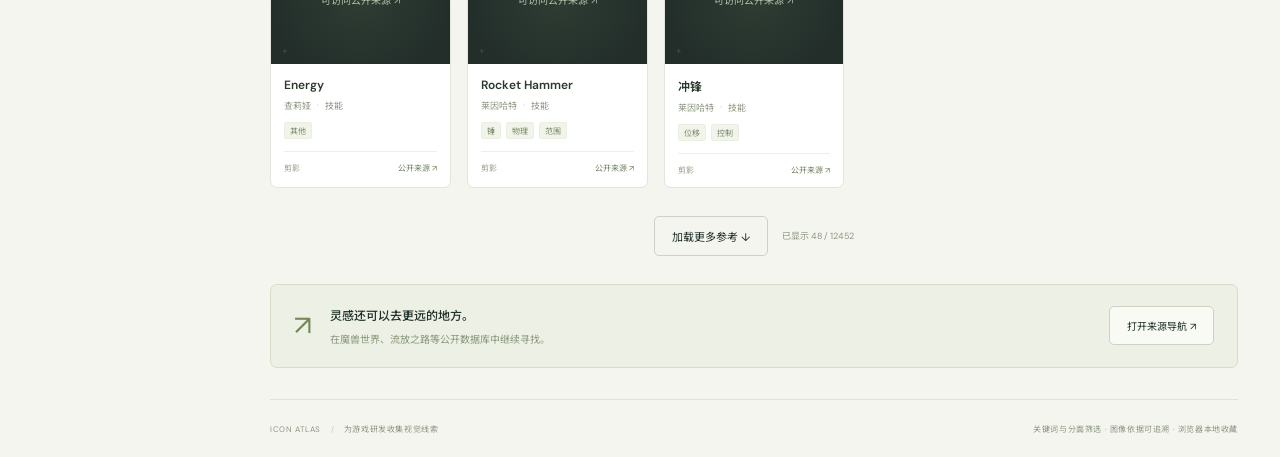
==== commit 1a07efa6: "Expand fantasy icon references and audit source coverage" ====
--- a/index.html
+++ b/index.html
@@ -25,7 +25,7 @@
 <div class="app">
   <header class="topbar"><span><b>工作台</b><span class="breadcrumb"> / </span><span id="viewTitle">图标参考库</span></span><div><span class="data-date">索引 · 2026.10.27</span><button class="btn small" id="importBtn">导入参考板</button><input type="file" id="importFile" accept="application/json,.json" hidden></div></header>
   <main>
-    <section class="intro"><div class="eyebrow"><span></span> THE REFERENCE FIELD GUIDE</div><div class="intro-row"><div><h1 id="headline">给技能一个<span>视觉起点。</span></h1><p id="subtitle">从一个概念出发，找到不同游戏的图标表达。</p></div><div class="intro-index"><strong id="heroCount">—</strong><span>条可显示参考 / <b>4</b> 款游戏</span></div></div></section>
+    <section class="intro"><div class="eyebrow"><span></span> THE REFERENCE FIELD GUIDE</div><div class="intro-row"><div><h1 id="headline">给技能一个<span>视觉起点。</span></h1><p id="subtitle">从一个概念出发，找到不同游戏的图标表达。</p></div><div class="intro-index"><strong id="heroCount">—</strong><span>条可显示参考 / <b id="sourceCount">—</b></span></div></div></section>
     <section id="libraryView">
       <form id="searchForm" class="searchbox" role="search"><span class="search-symbol">⌕</span><input id="search" aria-label="搜索图标" autocomplete="off" placeholder="搜索概念：冰霜、护盾、吸血… 或输入英雄 / 技能名称"><button type="button" id="clearSearch" class="iconbtn" aria-label="清除搜索" hidden>×</button><kbd>/</kbd><button class="btn primary" type="submit">寻找参考 <span>↗</span></button></form>
       <div class="suggestions"><span>试试这些</span><button data-query="冰霜">冰霜控制 ↗</button><button data-query="护盾">护盾保护 ↗</button><button data-query="吸血">生命汲取 ↗</button><button data-query="火焰">火焰爆发 ↗</button><button data-query="治疗">治疗恢复 ↗</button></div>
@@ -34,7 +34,7 @@
         <label>元素 / 主题<select id="elementFilter" aria-label="元素主题筛选"></select></label>
         <label>形状 / 构图<select id="shapeFilter" aria-label="形状构图筛选"></select></label>
         <label>武器 / 物件<select id="objectFilter" aria-label="武器物件筛选"></select></label>
-        <label>英雄<select id="heroFilter" aria-label="英雄筛选"></select></label>
+        <label>英雄 / 职业 / 作者<select id="heroFilter" aria-label="英雄职业作者筛选"></select></label>
         <label>图像依据<select id="availabilityFilter" aria-label="图像依据筛选"><option value="available">已验证图片</option><option value="direct">来源声明纹理</option><option value="related">关联参考图片</option><option value="missing">待补图记录</option><option value="all">全部记录 / 含历史</option></select></label>
       </div>
       <div class="facet-help">标签从名称与描述辅助整理，形状与物件请结合原图确认。<button class="textbtn" data-view="coverage">查看全英雄与 Buff 覆盖情况 ↗</button></div>
@@ -55,7 +55,7 @@
       <div class="coverage-caveat"><strong>Buff 完整性：尚未证实覆盖全部游戏状态</strong><p id="coverageLimits"></p></div>
       <div id="coverageDetails"></div>
     </section>
-    <section id="sourcesView" hidden><div class="source-search"><label for="externalQuery">带着关键词去原站找</label><input id="externalQuery" placeholder="例如：frost shield / 冰霜护盾"><p>下方“检索”使用 Bing 限定来源域名；“打开原站”直达公开数据库。</p></div><div id="sourceGrid" class="source-grid"></div><div class="source-note"><h3>关于这份图鉴</h3><p id="dataNote"></p><p>中文概念标签由规则辅助整理，用于发现参考，不代表最新游戏机制。Dota 2 / LoL 的技能图标与独立状态图标分开标记。网络搜索结果不计入本地图库。</p><p>图像由原站加载；若未能显示，可打开来源页。公开可访问不等于获得商用授权，图标版权归原权利方；这里用于设计研究与参考。</p></div></section>
+    <section id="sourcesView" hidden><section id="priorityRoadmap" class="priority-roadmap"></section><div class="source-search"><label for="externalQuery">带着关键词去原站找</label><input id="externalQuery" placeholder="例如：frost shield / 冰霜护盾"><p>下方“检索”使用 Bing 限定来源域名；“打开原站”直达公开数据库。</p></div><div id="sourceGrid" class="source-grid"></div><div class="source-note"><h3>关于这份图鉴</h3><p id="dataNote"></p><p>中文概念标签由规则辅助整理，用于发现参考，不代表最新游戏机制。Dota 2 / LoL 的技能图标与独立状态图标分开标记。网络搜索结果不计入本地图库。</p><p>图像由原站加载；若未能显示，可打开来源页。公开可访问不等于获得商用授权，图标版权归原权利方；这里用于设计研究与参考。</p></div></section>
     <footer><span>ICON ATLAS <i> / </i> 为游戏研发收集视觉线索</span><span>关键词与分面筛选 · 图像依据可追溯 · 浏览器本地收藏</span></footer>
   </main>
 </div>
--- a/style.css
+++ b/style.css
@@ -15,3 +15,5 @@
 .facetbar{display:grid;grid-template-columns:repeat(3,minmax(110px,1fr)) minmax(130px,1.25fr) minmax(145px,1.2fr);gap:10px;padding-top:17px}.facetbar label{font-size:9px;color:#819074;display:grid;gap:6px}.facetbar select{max-width:none;width:100%;border:1px solid #d6deca;padding:9px 7px;border-radius:4px;background:#fafbf7;color:#455d37;font-size:10px;min-width:0}.facet-help{display:flex;align-items:center;justify-content:space-between;gap:15px;font-size:9px;color:#8a957f;line-height:1.8;margin-top:8px}.resultbar{padding-top:14px}.kind{padding-top:6px;padding-bottom:6px}.card-foot .role-related{color:#a17c46}.card-foot .role-missing{color:#a38170}.card-visual.no-image{background:#e8ebe2;color:#879779}.missing-symbol{font-size:36px;font-weight:400;color:#9ba68e}.no-image .broken-label{position:absolute;bottom:20px;color:#879478;font-size:8px}.card-visual.no-image .gameflag{color:#829078}.no-image .missing-symbol{margin-bottom:12px}.definition-id{font-size:8px;overflow-wrap:anywhere;color:#93a087;line-height:1.6}.facet-detail-group{display:grid;grid-template-columns:63px 1fr;align-items:start;gap:8px;margin:9px 0}.facet-detail-group>span{font-size:9px;color:#8a977c;padding-top:6px}.facet-detail-group .tags{margin:0}.tag-basis{font-size:9px;color:#8e9b7c;line-height:1.8}.detail-status-role{font-size:10px;background:#e6eddb;border:1px solid #d0ddbe;padding:8px 10px;border-radius:4px;line-height:1.7;margin:12px 0;color:#5e7549}.detail-status-role.related{background:#f2ecdf;border-color:#e2d5bc;color:#8b754d}.detail-status-role.missing{background:#ece9e2;border-color:#ddd6c7;color:#8d8068}.detail-right{max-height:85vh;overflow-y:auto}.detail-description{font-size:10px;line-height:1.9;color:#849276}.detail-description summary{cursor:pointer;color:#70845d}.audit-heading{display:flex;justify-content:space-between;align-items:center;gap:20px;margin-bottom:23px}.audit-heading h2{font-size:18px;margin:0 0 10px}.audit-heading p{font-size:11px;line-height:1.8;color:#7f8e71;margin:0}.audit-heading .btn{white-space:nowrap}.audit-grid{display:grid;grid-template-columns:repeat(2,minmax(0,1fr));gap:19px}.audit-card{background:white;border:1px solid #dce4d3;border-radius:8px;padding:24px}.audit-card h3{display:flex;align-items:center;justify-content:space-between;margin:0 0 22px;font-size:16px}.audit-card h3>span{font-size:9px;background:#e7efda;padding:5px 8px;border-radius:4px;color:#65804e;font-weight:500}.audit-stat{display:flex;align-items:baseline;gap:8px}.audit-stat strong{font-size:35px;letter-spacing:-1.5px;font-weight:600}.audit-stat>span{font-size:11px;color:#849573}.audit-progress{height:5px;border-radius:5px;background:#e7eddd;margin:12px 0 17px;overflow:hidden}.audit-progress i{display:block;height:100%;background:#80a753}.audit-card dl{font-size:11px;margin:0}.audit-card dl>div{display:flex;justify-content:space-between;gap:12px;padding:9px 0;border-bottom:1px solid #edf0e6}.audit-card dt{color:#829373}.audit-card dd{margin:0;font-variant-numeric:tabular-nums}.audit-before{color:#8f9b82;font-size:10px;margin-top:16px;padding-top:2px}.audit-card .btn{margin-top:18px;width:100%}.coverage-caveat{margin:22px 0;background:#efecdf;border:1px solid #e1dbc7;border-radius:7px;padding:20px 23px;font-size:12px;color:#7e704e}.coverage-caveat p{font-size:10px;line-height:1.9;margin-bottom:0;color:#948468}.roster-details{margin:15px 0;background:#fff;border:1px solid #dce3d2;border-radius:7px;overflow:hidden}.roster-details summary{font-size:12px;padding:18px 22px;cursor:pointer;color:#4d673d}.table-scroll{max-height:420px;overflow:auto}.audit-table{border-collapse:collapse;width:100%;font-size:10px}.audit-table th{text-align:left;padding:12px 20px;background:#eff3e8;color:#7b8e67;font-weight:500;position:sticky;top:0}.audit-table td{padding:10px 20px;border-top:1px solid #edf1e7;color:#697f55}.audit-table td small{display:block;font-size:8px;color:#98a68b;margin-top:4px}.audit-table a{color:#57763d;text-decoration:none}.audit-table a:hover{text-decoration:underline}.audit-note{padding:12px 22px;font-size:10px;color:#899b75;border-top:1px solid #e9eee0;line-height:1.8}.audit-scope{font-size:10px;color:#8b9a7c;line-height:1.9;margin-top:15px}.audit-counts{font-size:10px;color:#6a8155;line-height:1.8}.audit-table .missing-count{color:#a3865c}.audit-show-missing{margin:0 22px 17px}.audit-subtitle{font-size:13px;color:#4d683e;margin:26px 0 12px}
 @media(max-width:1100px){.facetbar{grid-template-columns:repeat(3,minmax(0,1fr))}.facetbar label:nth-child(4),.facetbar label:nth-child(5){grid-column:auto}.facet-help{align-items:flex-start}.sidebar-bottom{font-size:9px}.audit-card{padding:20px}}
 @media(max-width:760px){.mainnav{gap:4px;flex-wrap:wrap}.nav{padding:9px 7px;font-size:10px;flex:1 0 40%}.nav i{font-size:8px}.facetbar{gap:9px;grid-template-columns:repeat(2,minmax(0,1fr))}.facetbar label{font-size:8px}.facetbar select{font-size:10px;padding:8px 5px}.facetbar label:last-child{grid-column:1/-1}.facet-help{display:block;font-size:8px}.facet-help .textbtn{display:block;margin-top:3px}.audit-heading{display:block}.audit-heading .btn{margin-top:14px}.audit-grid{grid-template-columns:1fr}.audit-stat strong{font-size:31px}.audit-table th,.audit-table td{padding:10px 12px}.audit-table{font-size:9px}.coverage-caveat{padding:17px}.detail-right{max-height:none}.detail-left .detail-image .broken-label{padding:15px}.audit-card h3{font-size:15px}.audit-heading h2{font-size:17px}}
+
+.priority-roadmap{margin-bottom:32px}.priority-roadmap>h2{font-size:20px}.priority-roadmap>p{font-size:12px;color:#78866c}.priority-list{display:grid;gap:10px;margin-top:18px}.priority-item{display:flex;align-items:center;gap:18px;padding:18px;background:#fff;border:1px solid #dce4d3;border-radius:7px}.priority-rank{font-size:23px;color:#87a56a;min-width:25px}.priority-item>div{flex:1;min-width:0}.priority-item h3{font-size:14px;margin:0 0 8px}.priority-item small{display:inline-block;color:#64824c;font-size:10px;margin-left:10px;font-weight:400}.priority-item p{font-size:11px;line-height:1.8;color:#77876a;margin:0}.priority-item .btn{flex-shrink:0}.sidebar{overflow-y:auto}.sidebar-bottom{position:static;margin-top:30px;padding-bottom:20px}.kind-list{padding-bottom:12px}@media(max-width:760px){.priority-item{flex-wrap:wrap;gap:12px}.priority-item .btn{margin-left:37px}.priority-item small{display:block;margin:6px 0 0}.priority-item>div{flex-basis:75%}}
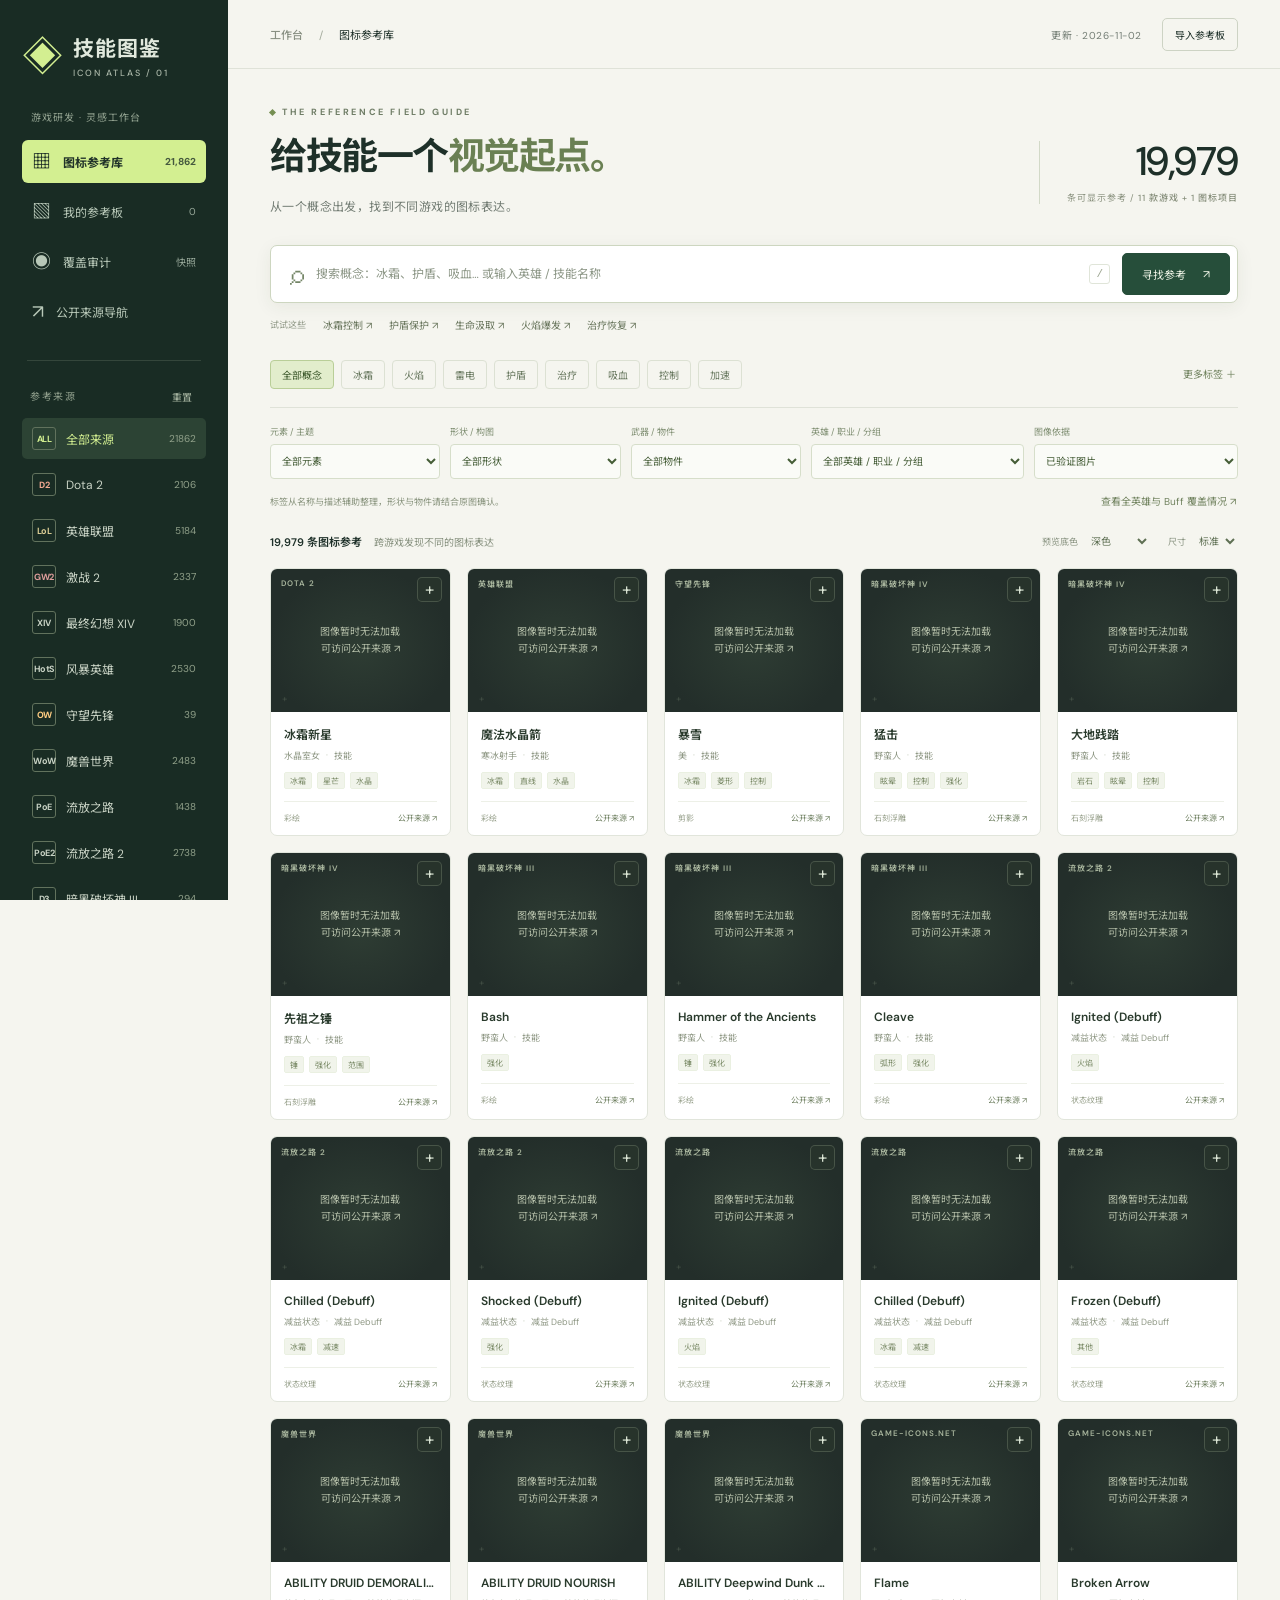
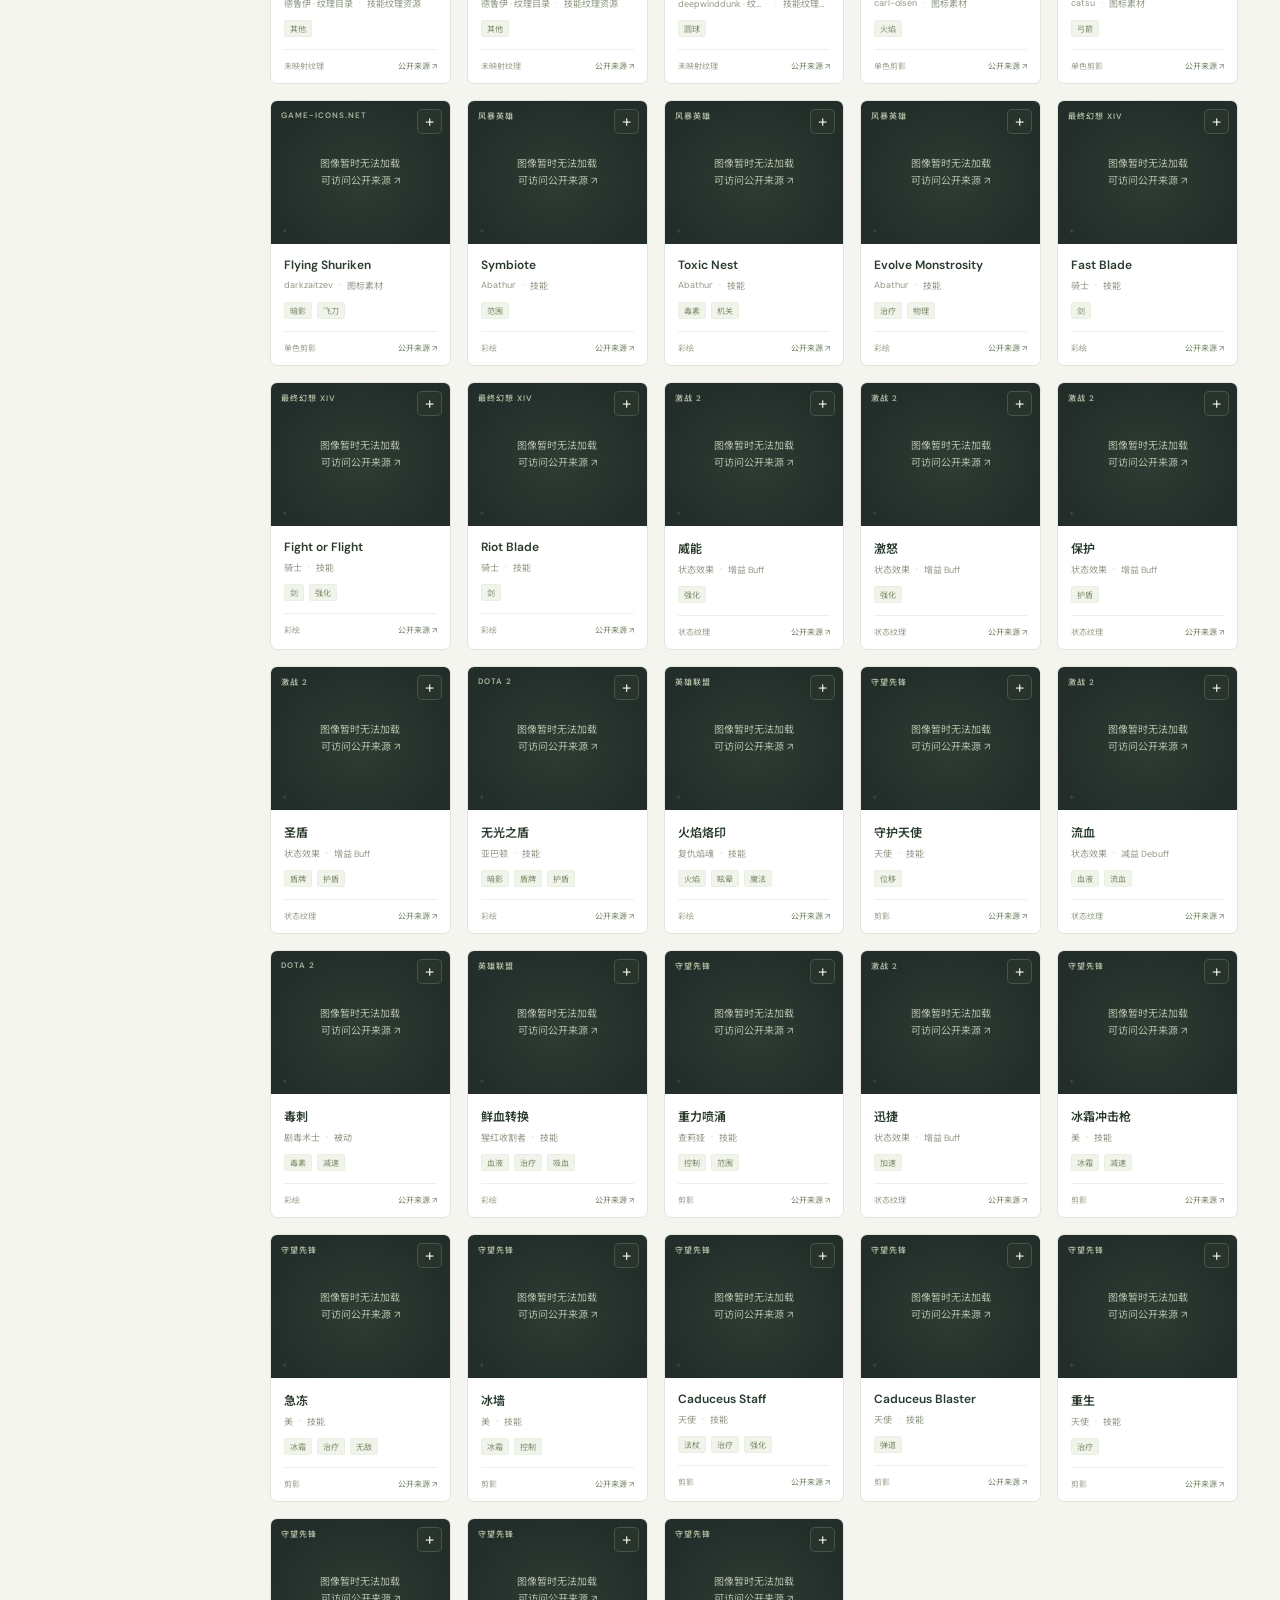
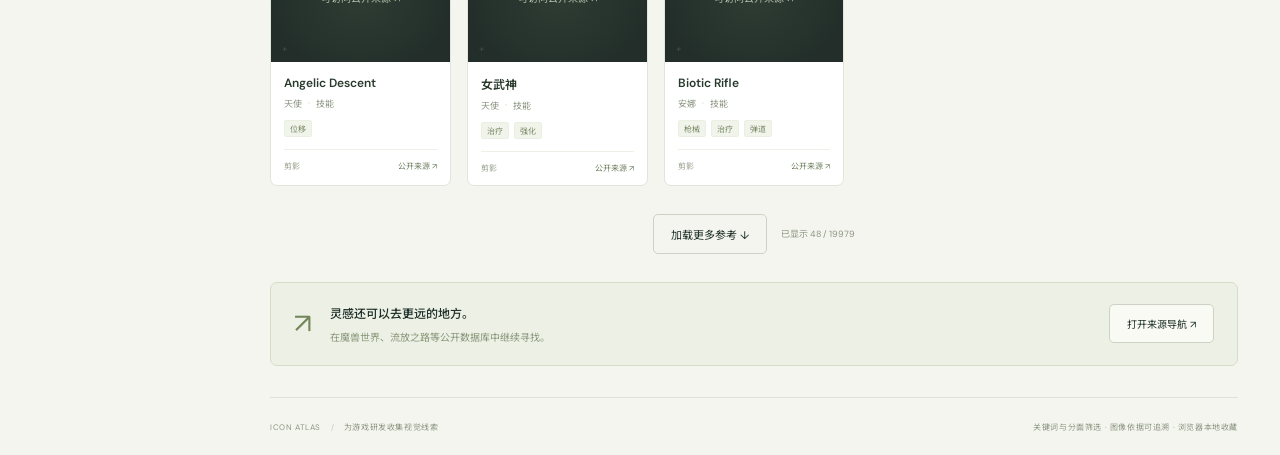
==== commit 247284a4: "Add Warcraft, Path of Exile and Diablo reference sources" ====
--- a/index.html
+++ b/index.html
@@ -16,7 +16,7 @@
     <button class="nav" data-view="sources"><span>↗</span>公开来源导航</button>
   </nav>
   <div class="side-divider"></div>
-  <div class="filter-title">游戏来源 <button id="resetGame">重置</button></div>
+  <div class="filter-title">参考来源 <button id="resetGame">重置</button></div>
   <div id="games" class="game-list"></div>
   <div class="filter-title filter-spaced">图标类别</div>
   <div id="kinds" class="kind-list"></div>
@@ -34,7 +34,7 @@
         <label>元素 / 主题<select id="elementFilter" aria-label="元素主题筛选"></select></label>
         <label>形状 / 构图<select id="shapeFilter" aria-label="形状构图筛选"></select></label>
         <label>武器 / 物件<select id="objectFilter" aria-label="武器物件筛选"></select></label>
-        <label>英雄 / 职业 / 作者<select id="heroFilter" aria-label="英雄职业作者筛选"></select></label>
+        <label>英雄 / 职业 / 分组<select id="heroFilter" aria-label="英雄职业分组筛选"></select></label>
         <label>图像依据<select id="availabilityFilter" aria-label="图像依据筛选"><option value="available">已验证图片</option><option value="direct">来源声明纹理</option><option value="related">关联参考图片</option><option value="missing">待补图记录</option><option value="all">全部记录 / 含历史</option></select></label>
       </div>
       <div class="facet-help">标签从名称与描述辅助整理，形状与物件请结合原图确认。<button class="textbtn" data-view="coverage">查看全英雄与 Buff 覆盖情况 ↗</button></div>
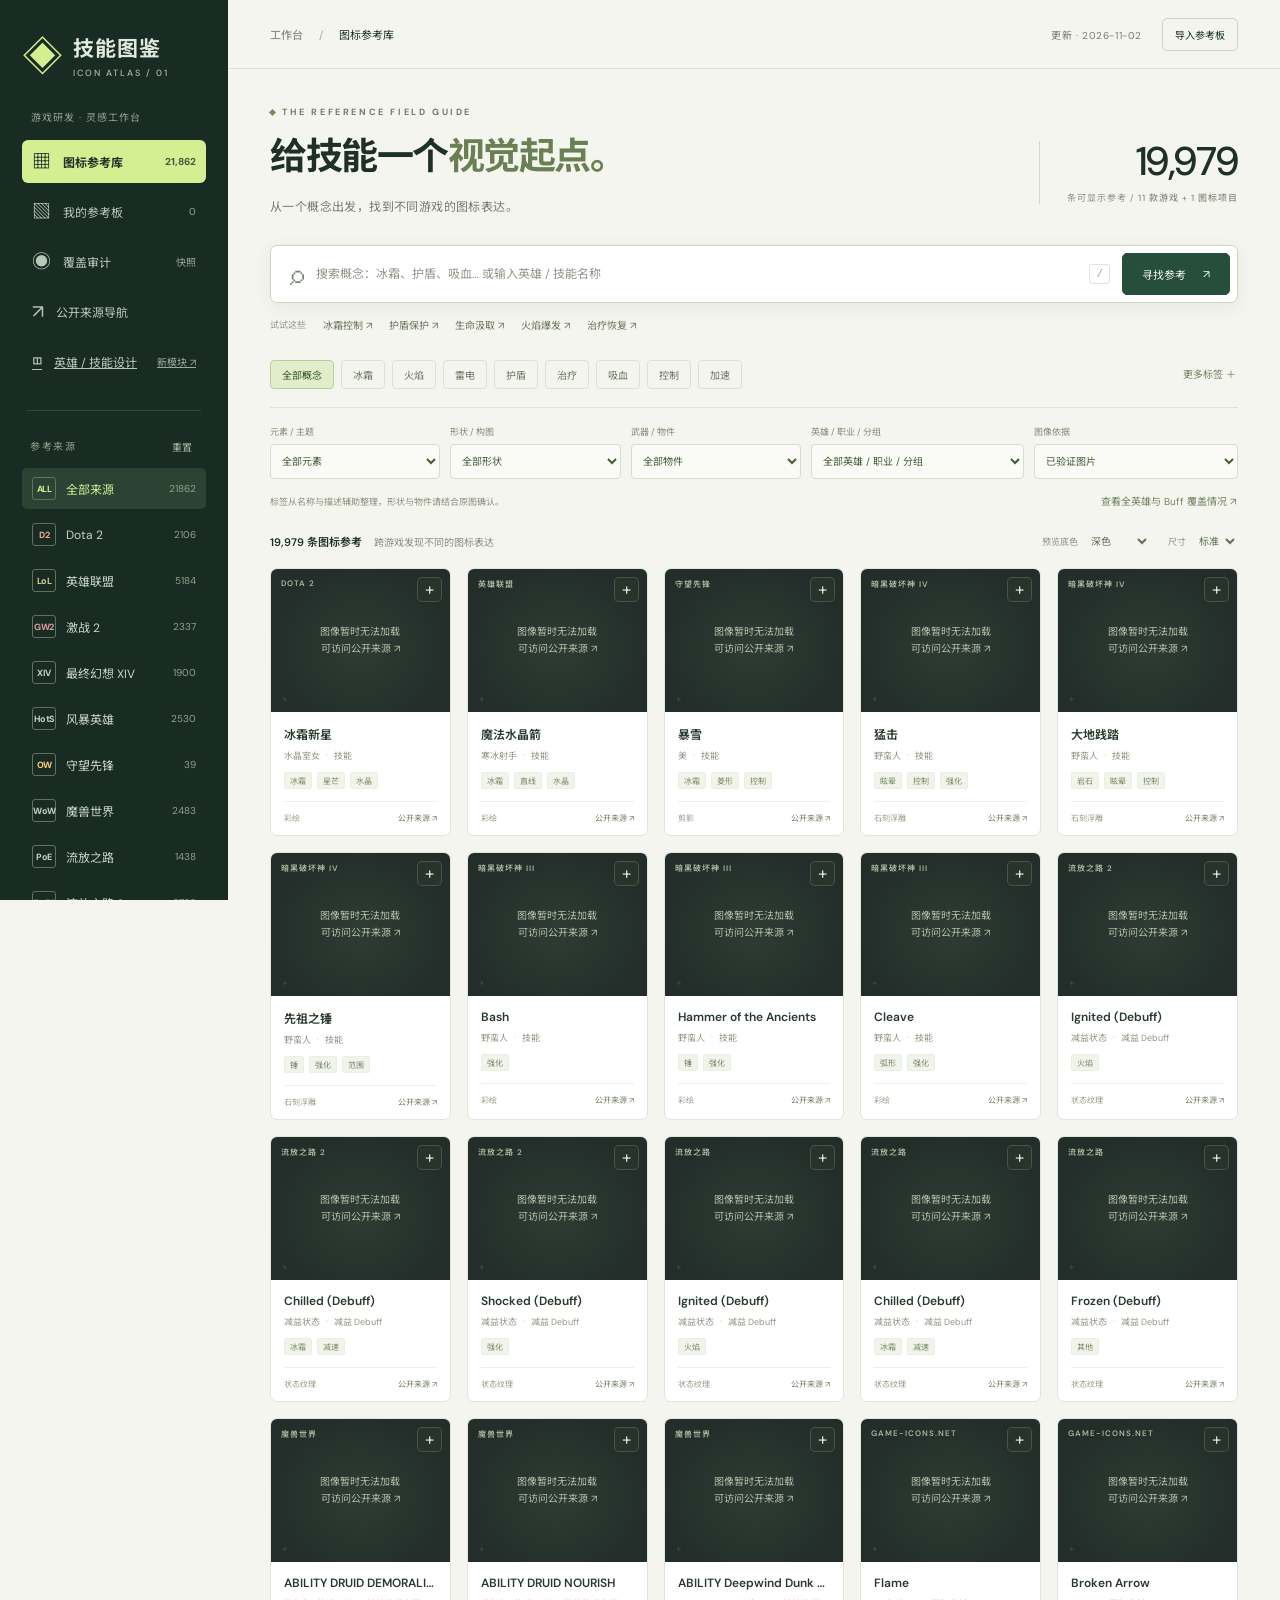
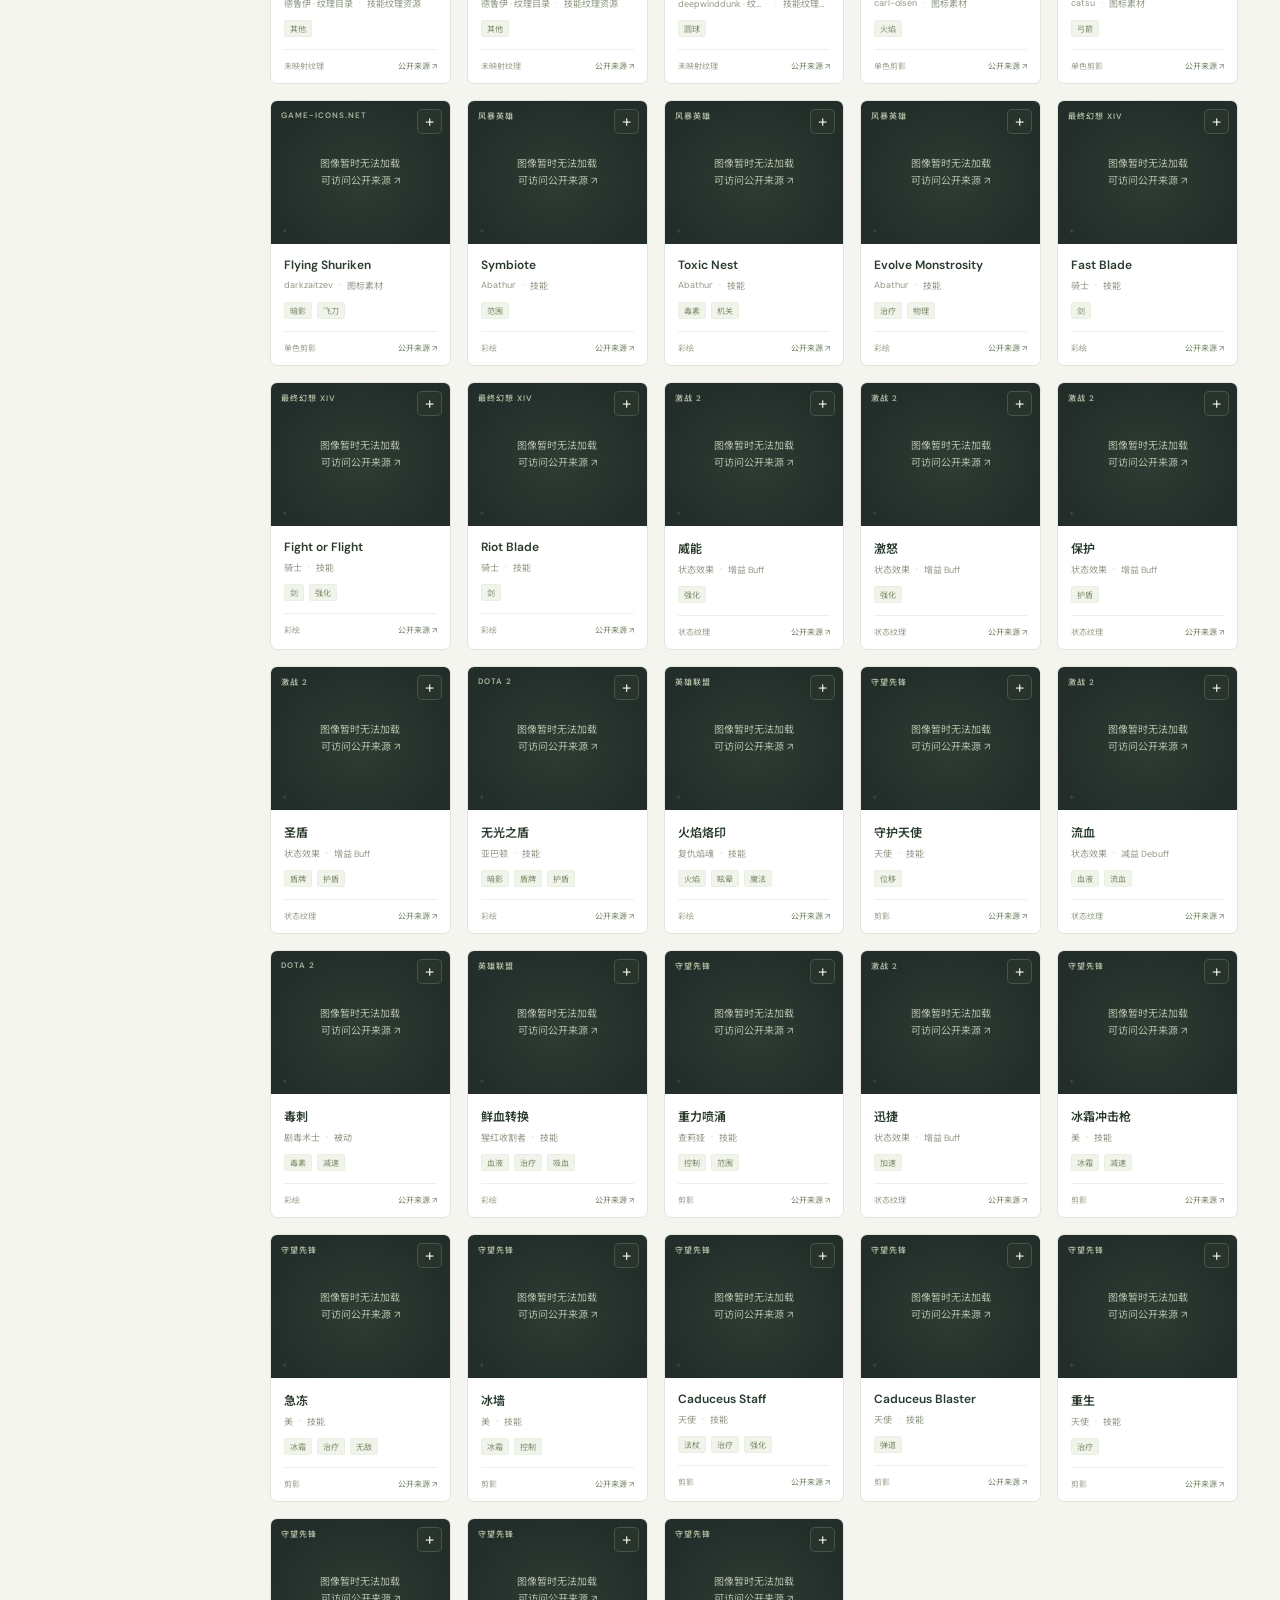
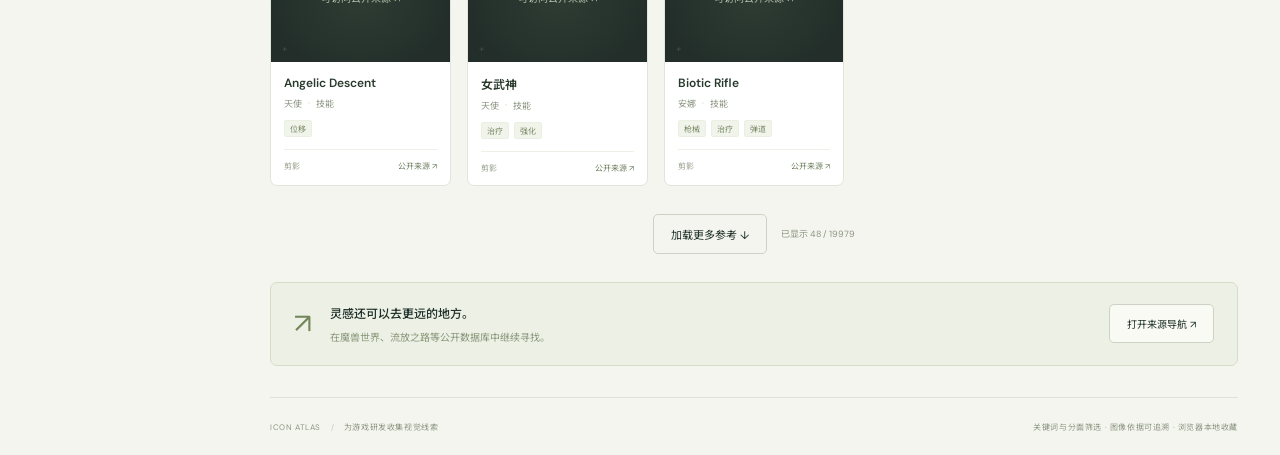
==== commit 6309aad3: "Add GameDesign hero and skill reference module" ====
--- a/index.html
+++ b/index.html
@@ -14,6 +14,7 @@
     <button class="nav" data-view="board"><span>▧</span>我的参考板<i id="boardBadge">0</i></button>
     <button class="nav" data-view="coverage"><span>◉</span>覆盖审计<i>快照</i></button>
     <button class="nav" data-view="sources"><span>↗</span>公开来源导航</button>
+    <a class="nav" href="game-design/"><span>◫</span>英雄 / 技能设计<i>新模块 ↗</i></a>
   </nav>
   <div class="side-divider"></div>
   <div class="filter-title">参考来源 <button id="resetGame">重置</button></div>
